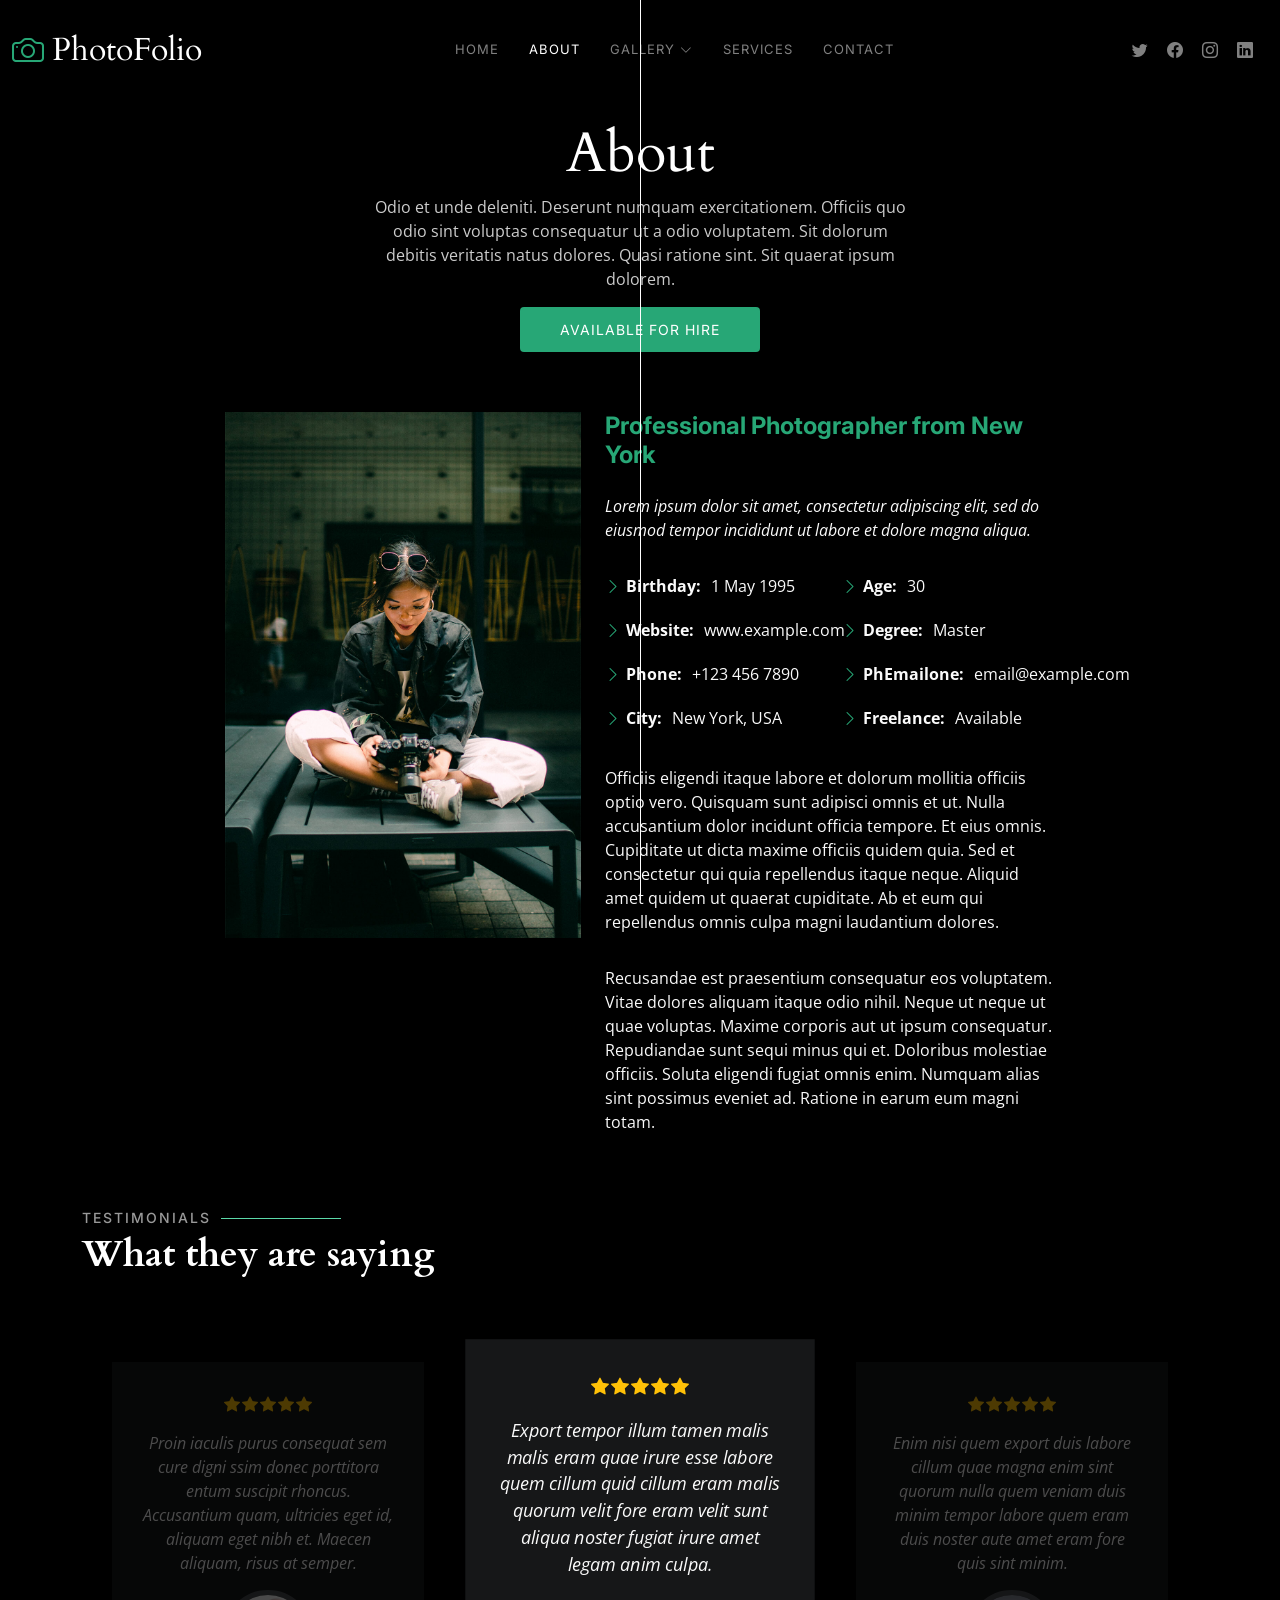
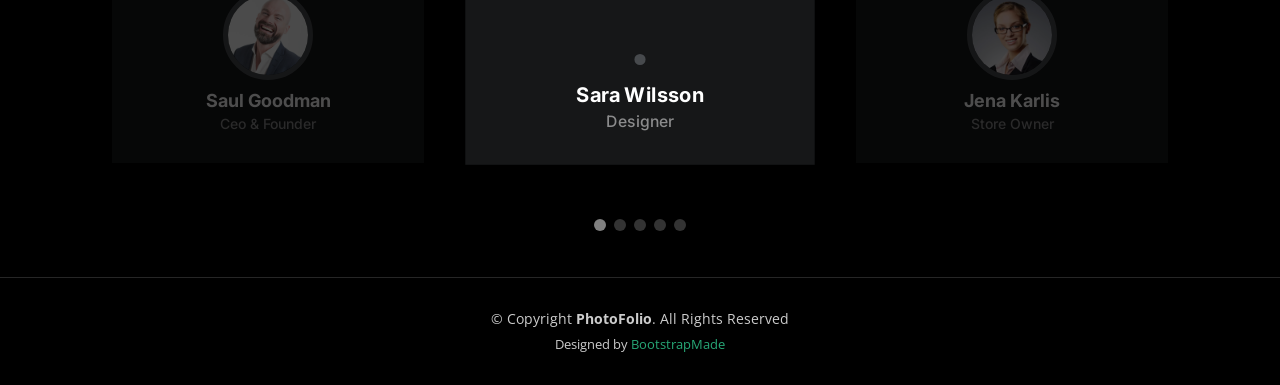
==== about.html @ 5a221181 "new" ====
<!DOCTYPE html>
<html lang="en">

<head>
  <meta charset="utf-8">
  <meta content="width=device-width, initial-scale=1.0" name="viewport">

  <title>PhotoFolio Bootstrap Template - About</title>
  <meta content="" name="description">
  <meta content="" name="keywords">

  <!-- Favicons -->
  <link href="assets/img/favicon.png" rel="icon">
  <link href="assets/img/apple-touch-icon.png" rel="apple-touch-icon">

  <!-- Google Fonts -->
  <link rel="preconnect" href="https://fonts.googleapis.com">
  <link rel="preconnect" href="https://fonts.gstatic.com" crossorigin>
  <link href="https://fonts.googleapis.com/css2?family=Open+Sans:ital,wght@0,300;0,400;0,500;0,600;0,700;1,300;1,400;1,600;1,700&family=Inter:ital,wght@0,300;0,400;0,500;0,600;0,700;1,300;1,400;1,500;1,600;1,700&family=Cardo:ital,wght@0,400;0,700;1,400&display=swap" rel="stylesheet">

  <!-- Vendor CSS Files -->
  <link href="assets/vendor/bootstrap/css/bootstrap.min.css" rel="stylesheet">
  <link href="assets/vendor/bootstrap-icons/bootstrap-icons.css" rel="stylesheet">
  <link href="assets/vendor/swiper/swiper-bundle.min.css" rel="stylesheet">
  <link href="assets/vendor/glightbox/css/glightbox.min.css" rel="stylesheet">
  <link href="assets/vendor/aos/aos.css" rel="stylesheet">

  <!-- Template Main CSS File -->
  <link href="assets/css/main.css" rel="stylesheet">

  <!-- =======================================================
  * Template Name: PhotoFolio
  * Updated: Mar 10 2023 with Bootstrap v5.2.3
  * Template URL: https://bootstrapmade.com/photofolio-bootstrap-photography-website-template/
  * Author: BootstrapMade.com
  * License: https://bootstrapmade.com/license/
  ======================================================== -->
</head>

<body>

  <!-- ======= Header ======= -->
  <header id="header" class="header d-flex align-items-center fixed-top">
    <div class="container-fluid d-flex align-items-center justify-content-between">

      <a href="index.html" class="logo d-flex align-items-center  me-auto me-lg-0">
        <!-- Uncomment the line below if you also wish to use an image logo -->
        <!-- <img src="assets/img/logo.png" alt=""> -->
        <i class="bi bi-camera"></i>
        <h1>PhotoFolio</h1>
      </a>

      <nav id="navbar" class="navbar">
        <ul>
          <li><a href="index.html">Home</a></li>
          <li><a href="about.html" class="active">About</a></li>
          <li class="dropdown"><a href="#"><span>Gallery</span> <i class="bi bi-chevron-down dropdown-indicator"></i></a>
            <ul>
              <li><a href="gallery.html">Nature</a></li>
              <li><a href="gallery.html">People</a></li>
              <li><a href="gallery.html">Architecture</a></li>
              <li><a href="gallery.html">Animals</a></li>
              <li><a href="gallery.html">Sports</a></li>
              <li><a href="gallery.html">Travel</a></li>
              <li class="dropdown"><a href="#"><span>Sub Menu</span> <i class="bi bi-chevron-down dropdown-indicator"></i></a>
                <ul>
                  <li><a href="#">Sub Menu 1</a></li>
                  <li><a href="#">Sub Menu 2</a></li>
                  <li><a href="#">Sub Menu 3</a></li>
                </ul>
              </li>
            </ul>
          </li>
          <li><a href="services.html">Services</a></li>
          <li><a href="contact.html">Contact</a></li>
        </ul>
      </nav><!-- .navbar -->

      <div class="header-social-links">
        <a href="#" class="twitter"><i class="bi bi-twitter"></i></a>
        <a href="#" class="facebook"><i class="bi bi-facebook"></i></a>
        <a href="#" class="instagram"><i class="bi bi-instagram"></i></a>
        <a href="#" class="linkedin"><i class="bi bi-linkedin"></i></i></a>
      </div>
      <i class="mobile-nav-toggle mobile-nav-show bi bi-list"></i>
      <i class="mobile-nav-toggle mobile-nav-hide d-none bi bi-x"></i>

    </div>
  </header><!-- End Header -->

  <main id="main" data-aos="fade" data-aos-delay="1500">

    <!-- ======= End Page Header ======= -->
    <div class="page-header d-flex align-items-center">
      <div class="container position-relative">
        <div class="row d-flex justify-content-center">
          <div class="col-lg-6 text-center">
            <h2>About</h2>
            <p>Odio et unde deleniti. Deserunt numquam exercitationem. Officiis quo odio sint voluptas consequatur ut a odio voluptatem. Sit dolorum debitis veritatis natus dolores. Quasi ratione sint. Sit quaerat ipsum dolorem.</p>

            <a class="cta-btn" href="contact.html">Available for hire</a>

          </div>
        </div>
      </div>
    </div><!-- End Page Header -->

    <!-- ======= About Section ======= -->
    <section id="about" class="about">
      <div class="container">

        <div class="row gy-4 justify-content-center">
          <div class="col-lg-4">
            <img src="assets/img/profile-img.jpg" class="img-fluid" alt="">
          </div>
          <div class="col-lg-5 content">
            <h2>Professional Photographer from New York</h2>
            <p class="fst-italic py-3">
              Lorem ipsum dolor sit amet, consectetur adipiscing elit, sed do eiusmod tempor incididunt ut labore et dolore
              magna aliqua.
            </p>
            <div class="row">
              <div class="col-lg-6">
                <ul>
                  <li><i class="bi bi-chevron-right"></i> <strong>Birthday:</strong> <span>1 May 1995</span></li>
                  <li><i class="bi bi-chevron-right"></i> <strong>Website:</strong> <span>www.example.com</span></li>
                  <li><i class="bi bi-chevron-right"></i> <strong>Phone:</strong> <span>+123 456 7890</span></li>
                  <li><i class="bi bi-chevron-right"></i> <strong>City:</strong> <span>New York, USA</span></li>
                </ul>
              </div>
              <div class="col-lg-6">
                <ul>
                  <li><i class="bi bi-chevron-right"></i> <strong>Age:</strong> <span>30</span></li>
                  <li><i class="bi bi-chevron-right"></i> <strong>Degree:</strong> <span>Master</span></li>
                  <li><i class="bi bi-chevron-right"></i> <strong>PhEmailone:</strong> <span>email@example.com</span></li>
                  <li><i class="bi bi-chevron-right"></i> <strong>Freelance:</strong> <span>Available</span></li>
                </ul>
              </div>
            </div>
            <p class="py-3">
              Officiis eligendi itaque labore et dolorum mollitia officiis optio vero. Quisquam sunt adipisci omnis et ut. Nulla accusantium dolor incidunt officia tempore. Et eius omnis.
              Cupiditate ut dicta maxime officiis quidem quia. Sed et consectetur qui quia repellendus itaque neque. Aliquid amet quidem ut quaerat cupiditate. Ab et eum qui repellendus omnis culpa magni laudantium dolores.
            </p>
            <p class="m-0">
              Recusandae est praesentium consequatur eos voluptatem. Vitae dolores aliquam itaque odio nihil. Neque ut neque ut quae voluptas. Maxime corporis aut ut ipsum consequatur. Repudiandae sunt sequi minus qui et. Doloribus molestiae officiis.
              Soluta eligendi fugiat omnis enim. Numquam alias sint possimus eveniet ad. Ratione in earum eum magni totam.
            </p>
          </div>
        </div>

      </div>
    </section><!-- End About Section -->

    <!-- ======= Testimonials Section ======= -->
    <section id="testimonials" class="testimonials">
      <div class="container">

        <div class="section-header">
          <h2>Testimonials</h2>
          <p>What they are saying</p>
        </div>

        <div class="slides-3 swiper">
          <div class="swiper-wrapper">

            <div class="swiper-slide">
              <div class="testimonial-item">
                <div class="stars">
                  <i class="bi bi-star-fill"></i><i class="bi bi-star-fill"></i><i class="bi bi-star-fill"></i><i class="bi bi-star-fill"></i><i class="bi bi-star-fill"></i>
                </div>
                <p>
                  Proin iaculis purus consequat sem cure digni ssim donec porttitora entum suscipit rhoncus. Accusantium quam, ultricies eget id, aliquam eget nibh et. Maecen aliquam, risus at semper.
                </p>
                <div class="profile mt-auto">
                  <img src="assets/img/testimonials/testimonials-1.jpg" class="testimonial-img" alt="">
                  <h3>Saul Goodman</h3>
                  <h4>Ceo &amp; Founder</h4>
                </div>
              </div>
            </div><!-- End testimonial item -->

            <div class="swiper-slide">
              <div class="testimonial-item">
                <div class="stars">
                  <i class="bi bi-star-fill"></i><i class="bi bi-star-fill"></i><i class="bi bi-star-fill"></i><i class="bi bi-star-fill"></i><i class="bi bi-star-fill"></i>
                </div>
                <p>
                  Export tempor illum tamen malis malis eram quae irure esse labore quem cillum quid cillum eram malis quorum velit fore eram velit sunt aliqua noster fugiat irure amet legam anim culpa.
                </p>
                <div class="profile mt-auto">
                  <img src="assets/img/testimonials/testimonials-2.jpg" class="testimonial-img" alt="">
                  <h3>Sara Wilsson</h3>
                  <h4>Designer</h4>
                </div>
              </div>
            </div><!-- End testimonial item -->

            <div class="swiper-slide">
              <div class="testimonial-item">
                <div class="stars">
                  <i class="bi bi-star-fill"></i><i class="bi bi-star-fill"></i><i class="bi bi-star-fill"></i><i class="bi bi-star-fill"></i><i class="bi bi-star-fill"></i>
                </div>
                <p>
                  Enim nisi quem export duis labore cillum quae magna enim sint quorum nulla quem veniam duis minim tempor labore quem eram duis noster aute amet eram fore quis sint minim.
                </p>
                <div class="profile mt-auto">
                  <img src="assets/img/testimonials/testimonials-3.jpg" class="testimonial-img" alt="">
                  <h3>Jena Karlis</h3>
                  <h4>Store Owner</h4>
                </div>
              </div>
            </div><!-- End testimonial item -->

            <div class="swiper-slide">
              <div class="testimonial-item">
                <div class="stars">
                  <i class="bi bi-star-fill"></i><i class="bi bi-star-fill"></i><i class="bi bi-star-fill"></i><i class="bi bi-star-fill"></i><i class="bi bi-star-fill"></i>
                </div>
                <p>
                  Fugiat enim eram quae cillum dolore dolor amet nulla culpa multos export minim fugiat minim velit minim dolor enim duis veniam ipsum anim magna sunt elit fore quem dolore labore illum veniam.
                </p>
                <div class="profile mt-auto">
                  <img src="assets/img/testimonials/testimonials-4.jpg" class="testimonial-img" alt="">
                  <h3>Matt Brandon</h3>
                  <h4>Freelancer</h4>
                </div>
              </div>
            </div><!-- End testimonial item -->

            <div class="swiper-slide">
              <div class="testimonial-item">
                <div class="stars">
                  <i class="bi bi-star-fill"></i><i class="bi bi-star-fill"></i><i class="bi bi-star-fill"></i><i class="bi bi-star-fill"></i><i class="bi bi-star-fill"></i>
                </div>
                <p>
                  Quis quorum aliqua sint quem legam fore sunt eram irure aliqua veniam tempor noster veniam enim culpa labore duis sunt culpa nulla illum cillum fugiat legam esse veniam culpa fore nisi cillum quid.
                </p>
                <div class="profile mt-auto">
                  <img src="assets/img/testimonials/testimonials-5.jpg" class="testimonial-img" alt="">
                  <h3>John Larson</h3>
                  <h4>Entrepreneur</h4>
                </div>
              </div>
            </div><!-- End testimonial item -->

          </div>
          <div class="swiper-pagination"></div>
        </div>

      </div>
    </section><!-- End Testimonials Section -->

  </main><!-- End #main -->

  <!-- ======= Footer ======= -->
  <footer id="footer" class="footer">
    <div class="container">
      <div class="copyright">
        &copy; Copyright <strong><span>PhotoFolio</span></strong>. All Rights Reserved
      </div>
      <div class="credits">
        <!-- All the links in the footer should remain intact. -->
        <!-- You can delete the links only if you purchased the pro version. -->
        <!-- Licensing information: https://bootstrapmade.com/license/ -->
        <!-- Purchase the pro version with working PHP/AJAX contact form: https://bootstrapmade.com/photofolio-bootstrap-photography-website-template/ -->
        Designed by <a href="https://bootstrapmade.com/">BootstrapMade</a>
      </div>
    </div>
  </footer><!-- End Footer -->

  <a href="#" class="scroll-top d-flex align-items-center justify-content-center"><i class="bi bi-arrow-up-short"></i></a>

  <div id="preloader">
    <div class="line"></div>
  </div>

  <!-- Vendor JS Files -->
  <script src="assets/vendor/bootstrap/js/bootstrap.bundle.min.js"></script>
  <script src="assets/vendor/swiper/swiper-bundle.min.js"></script>
  <script src="assets/vendor/glightbox/js/glightbox.min.js"></script>
  <script src="assets/vendor/aos/aos.js"></script>
  <script src="assets/vendor/php-email-form/validate.js"></script>

  <!-- Template Main JS File -->
  <script src="assets/js/main.js"></script>

</body>

</html>
---- assets/css/main.css ----
/**
* Template Name: PhotoFolio
* Updated: Mar 10 2023 with Bootstrap v5.2.3
* Template URL: https://bootstrapmade.com/photofolio-bootstrap-photography-website-template/
* Author: BootstrapMade.com
* License: https://bootstrapmade.com/license/
*/

/*--------------------------------------------------------------
# Set main reusable colors and fonts using CSS variables
# Learn more about CSS variables at https://developer.mozilla.org/en-US/docs/Web/CSS/Using_CSS_custom_properties
--------------------------------------------------------------*/
/* Fonts */
:root {
  --font-default: "Open Sans", system-ui, -apple-system, "Segoe UI", Roboto, "Helvetica Neue", Arial, "Noto Sans", "Liberation Sans", sans-serif, "Apple Color Emoji", "Segoe UI Emoji", "Segoe UI Symbol", "Noto Color Emoji";
  --font-primary: "Inter", sans-serif;
  --font-secondary: "Cardo", sans-serif;
}

/* Colors */
:root {
  --color-default: #fafafa;
  --color-primary: #27a776;
  --color-secondary: #161718;
}

/* Smooth scroll behavior */
:root {
  scroll-behavior: smooth;
}

/*--------------------------------------------------------------
# General
--------------------------------------------------------------*/
body {
  font-family: var(--font-default);
  color: var(--color-default);
  background-color: #000;
}

a {
  color: var(--color-primary);
  text-decoration: none;
}

a:hover {
  color: #32cf93;
  text-decoration: none;
}

h1,
h2,
h3,
h4,
h5,
h6 {
  font-family: var(--font-primary);
}

/*--------------------------------------------------------------
# Sections & Section Header
--------------------------------------------------------------*/
.section-header {
  padding-bottom: 40px;
}

.section-header h2 {
  font-size: 14px;
  font-weight: 500;
  padding: 0;
  line-height: 1px;
  margin: 0 0 5px 0;
  letter-spacing: 2px;
  text-transform: uppercase;
  color: rgba(255, 255, 255, 0.6);
  font-family: var(--font-primary);
}

.section-header h2::after {
  content: "";
  width: 120px;
  height: 1px;
  display: inline-block;
  background: #5bd9a9;
  margin: 4px 10px;
}

.section-header p {
  margin: 0;
  margin: 0;
  font-size: 36px;
  font-weight: 700;
  font-family: var(--font-secondary);
  color: #fff;
}

/*--------------------------------------------------------------
# Page Header
--------------------------------------------------------------*/
.page-header {
  padding: 120px 0 60px 0;
  min-height: 30vh;
  position: relative;
}

.page-header h2 {
  font-size: 56px;
  font-weight: 500;
  color: #fff;
  font-family: var(--font-secondary);
}

@media (max-width: 768px) {
  .page-header h2 {
    font-size: 36px;
  }
}

.page-header p {
  color: rgba(255, 255, 255, 0.8);
}

.page-header .cta-btn {
  font-family: var(--font-primary);
  font-weight: 400;
  font-size: 14px;
  display: inline-block;
  padding: 12px 40px;
  border-radius: 4px;
  letter-spacing: 1px;
  text-transform: uppercase;
  transition: 0.3s;
  color: #fff;
  background: var(--color-primary);
}

.page-header .cta-btn:hover {
  background: #2cbc85;
}

/*--------------------------------------------------------------
# Scroll top button
--------------------------------------------------------------*/
.scroll-top {
  position: fixed;
  visibility: hidden;
  opacity: 0;
  right: 15px;
  bottom: -15px;
  z-index: 99999;
  background: var(--color-primary);
  width: 44px;
  height: 44px;
  border-radius: 50px;
  transition: all 0.4s;
}

.scroll-top i {
  font-size: 24px;
  color: #fff;
  line-height: 0;
}

.scroll-top:hover {
  background: rgba(39, 167, 118, 0.8);
  color: #fff;
}

.scroll-top.active {
  visibility: visible;
  opacity: 1;
  bottom: 15px;
}

/*--------------------------------------------------------------
# Preloader
--------------------------------------------------------------*/
#preloader {
  display: flex;
  position: fixed;
  inset: 0;
  width: 100%;
  height: 100vh;
  z-index: 99999;
}

#preloader:before,
#preloader:after {
  content: "";
  background-color: var(--color-secondary);
  position: absolute;
  inset: 0;
  width: 50%;
  height: 100%;
  transition: all 0.3s ease 0s;
  z-index: -1;
}

#preloader:after {
  left: auto;
  right: 0;
}

#preloader .line {
  position: relative;
  overflow: hidden;
  margin: auto;
  width: 1px;
  height: 280px;
  transition: all 0.8s ease 0s;
}

#preloader .line:before {
  content: "";
  position: absolute;
  background-color: #fff;
  left: 0;
  top: 50%;
  width: 1px;
  height: 0%;
  transform: translateY(-50%);
  animation: lineincrease 1000ms ease-in-out 0s forwards;
}

#preloader .line:after {
  content: "";
  position: absolute;
  background-color: #999;
  left: 0;
  top: 0;
  width: 1px;
  height: 100%;
  transform: translateY(-100%);
  animation: linemove 1200ms linear 0s infinite;
  animation-delay: 2000ms;
}

#preloader.loaded .line {
  opacity: 0;
  height: 100% !important;
}

#preloader.loaded .line:after {
  opacity: 0;
}

#preloader.loaded:before,
#preloader.loaded:after {
  animation: preloaderfinish 300ms ease-in-out 500ms forwards;
}

@keyframes lineincrease {
  0% {
    height: 0%;
  }

  100% {
    height: 100%;
  }
}

@keyframes linemove {
  0% {
    transform: translateY(200%);
  }

  100% {
    transform: translateY(-100%);
  }
}

@keyframes preloaderfinish {
  0% {
    width: 5 0%;
  }

  100% {
    width: 0%;
  }
}

/*--------------------------------------------------------------
# Header
--------------------------------------------------------------*/
.header {
  transition: all 0.5s;
  z-index: 997;
  padding: 30px 0;
  background-color: #000;
}

.header .logo {
  transition: 0.3s;
}

.header .logo img {
  max-height: 40px;
  margin-right: 8px;
}

.header .logo h1 {
  font-size: 32px;
  margin: 0;
  font-weight: 400;
  color: #fff;
  font-family: var(--font-secondary);
}

.header .logo i {
  font-size: 32px;
  margin-right: 8px;
  line-height: 0;
}

@media (max-width: 575px) {
  .header .logo h1 {
    font-size: 26px;
  }

  .header .logo i {
    font-size: 24px;
  }
}

.header .header-social-links {
  padding-right: 15px;
}

.header .header-social-links a {
  color: rgba(255, 255, 255, 0.5);
  padding-left: 15px;
  display: inline-block;
  line-height: 0px;
  transition: 0.3s;
  font-size: 16px;
}

.header .header-social-links a:hover {
  color: #fff;
}

@media (max-width: 575px) {
  .header .header-social-links a {
    padding-left: 5px;
  }
}

/*--------------------------------------------------------------
# Desktop Navigation
--------------------------------------------------------------*/
@media (min-width: 1280px) {
  .navbar {
    padding: 0;
  }

  .navbar ul {
    margin: 0;
    padding: 0;
    display: flex;
    list-style: none;
    align-items: center;
  }

  .navbar li {
    position: relative;
  }

  .navbar a,
  .navbar a:focus {
    display: flex;
    align-items: center;
    justify-content: space-between;
    padding: 10px 0 10px 30px;
    font-family: var(--font-primary);
    text-transform: uppercase;
    letter-spacing: 1px;
    font-size: 13px;
    font-weight: 400;
    color: rgba(255, 255, 255, 0.5);
    white-space: nowrap;
    transition: 0.3s;
  }

  .navbar a i,
  .navbar a:focus i {
    font-size: 12px;
    line-height: 0;
    margin-left: 5px;
  }

  .navbar a:hover,
  .navbar .active,
  .navbar .active:focus,
  .navbar li:hover>a {
    color: #fff;
  }

  .navbar .dropdown ul {
    display: block;
    position: absolute;
    left: 14px;
    top: calc(100% + 30px);
    margin: 0;
    padding: 10px 0;
    z-index: 99;
    opacity: 0;
    visibility: hidden;
    background: var(--color-secondary);
    transition: 0.3s;
    border-radius: 4px;
  }

  .navbar .dropdown ul li {
    min-width: 200px;
  }

  .navbar .dropdown ul a {
    padding: 10px 20px;
    font-size: 15px;
    text-transform: none;
    font-weight: 400;
  }

  .navbar .dropdown ul a i {
    font-size: 12px;
  }

  .navbar .dropdown ul a:hover,
  .navbar .dropdown ul .active:hover,
  .navbar .dropdown ul li:hover>a {
    color: #fff;
  }

  .navbar .dropdown:hover>ul {
    opacity: 1;
    top: 100%;
    visibility: visible;
  }

  .navbar .dropdown .dropdown ul {
    top: 0;
    left: calc(100% - 30px);
    visibility: hidden;
  }

  .navbar .dropdown .dropdown:hover>ul {
    opacity: 1;
    top: 0;
    left: 100%;
    visibility: visible;
  }
}

@media (min-width: 1280px) and (max-width: 1366px) {
  .navbar .dropdown .dropdown ul {
    left: -90%;
  }

  .navbar .dropdown .dropdown:hover>ul {
    left: -100%;
  }
}

@media (min-width: 1280px) {

  .mobile-nav-show,
  .mobile-nav-hide {
    display: none;
  }
}

/*--------------------------------------------------------------
# Mobile Navigation
--------------------------------------------------------------*/
@media (max-width: 1279px) {
  .navbar {
    position: fixed;
    top: 0;
    right: -100%;
    width: 100%;
    max-width: 400px;
    bottom: 0;
    transition: 0.3s;
    z-index: 9997;
  }

  .navbar ul {
    position: absolute;
    inset: 0;
    padding: 50px 0 10px 0;
    margin: 0;
    background: rgba(0, 0, 0, 0.9);
    overflow-y: auto;
    transition: 0.3s;
    z-index: 9998;
  }

  .navbar a,
  .navbar a:focus {
    display: flex;
    align-items: center;
    justify-content: space-between;
    padding: 10px 20px;
    font-family: var(--font-primary);
    font-size: 13px;
    text-transform: uppercase;
    font-weight: 400;
    color: rgba(255, 255, 255, 0.5);
    letter-spacing: 1px;
    white-space: nowrap;
    transition: 0.3s;
  }

  .navbar a i,
  .navbar a:focus i {
    font-size: 12px;
    line-height: 0;
    margin-left: 5px;
  }

  .navbar a:hover,
  .navbar .active,
  .navbar .active:focus,
  .navbar li:hover>a {
    color: #fff;
  }

  .navbar .dropdown ul,
  .navbar .dropdown .dropdown ul {
    position: static;
    display: none;
    padding: 10px 0;
    margin: 10px 20px;
    transition: all 0.5s ease-in-out;
    border: 1px solid black;
  }

  .navbar .dropdown>.dropdown-active,
  .navbar .dropdown .dropdown>.dropdown-active {
    display: block;
  }

  .mobile-nav-show {
    color: #fff;
    font-size: 28px;
    cursor: pointer;
    line-height: 0;
    transition: 0.5s;
    z-index: 9999;
    margin: 0 10px 0 10px;
  }

  .mobile-nav-hide {
    color: #fff;
    font-size: 32px;
    cursor: pointer;
    line-height: 0;
    transition: 0.5s;
    position: fixed;
    right: 20px;
    top: 20px;
    z-index: 9999;
  }

  .mobile-nav-active {
    overflow: hidden;
  }

  .mobile-nav-active .navbar {
    right: 0;
  }

  .mobile-nav-active .navbar:before {
    content: "";
    position: fixed;
    inset: 0;
    background: rgba(22, 23, 24, 0.8);
    z-index: 9996;
  }
}

/*--------------------------------------------------------------
# About Section
--------------------------------------------------------------*/
.about .content h2 {
  font-weight: 700;
  font-size: 24px;
  color: var(--color-primary);
}

.about .content ul {
  list-style: none;
  padding: 0;
}

.about .content ul li {
  margin-bottom: 20px;
  display: flex;
  align-items: center;
}

.about .content ul strong {
  margin-right: 10px;
}

.about .content ul i {
  font-size: 16px;
  margin-right: 5px;
  color: var(--color-primary);
  line-height: 0;
}

/*--------------------------------------------------------------
# Testimonials Section
--------------------------------------------------------------*/
.testimonials {
  margin-top: 80px;
}

.testimonials .testimonial-item {
  box-sizing: content-box;
  padding: 30px;
  margin: 40px 30px;
  background: var(--color-secondary);
  min-height: 320px;
  display: flex;
  flex-direction: column;
  text-align: center;
  transition: 0.3s;
}

.testimonials .testimonial-item .stars {
  margin-bottom: 15px;
}

.testimonials .testimonial-item .stars i {
  color: #ffc107;
  margin: 0 1px;
}

.testimonials .testimonial-item .testimonial-img {
  width: 90px;
  border-radius: 50%;
  border: 5px solid #474a4d;
  margin: 0 auto;
}

.testimonials .testimonial-item h3 {
  font-size: 18px;
  font-weight: bold;
  margin: 10px 0 5px 0;
  color: #fff;
}

.testimonials .testimonial-item h4 {
  font-size: 14px;
  color: rgba(255, 255, 255, 0.5);
  margin: 0;
}

.testimonials .testimonial-item p {
  font-style: italic;
  margin: 0 auto 15px auto;
}

.testimonials .swiper-pagination {
  margin-top: 20px;
  position: relative;
}

.testimonials .swiper-pagination .swiper-pagination-bullet {
  width: 12px;
  height: 12px;
  background-color: rgba(255, 255, 255, 0.2);
  opacity: 1;
}

.testimonials .swiper-pagination .swiper-pagination-bullet-active {
  background-color: rgba(255, 255, 255, 0.5);
}

.testimonials .swiper-slide {
  opacity: 0.3;
}

@media (max-width: 1199px) {
  .testimonials .swiper-slide-active {
    opacity: 1;
  }

  .testimonials .swiper-pagination {
    margin-top: 0;
  }

  .testimonials .testimonial-item {
    margin: 40px 20px;
  }
}

@media (min-width: 1200px) {
  .testimonials .swiper-slide-next {
    opacity: 1;
    transform: scale(1.12);
  }
}

/*--------------------------------------------------------------
# Pricing Section
--------------------------------------------------------------*/
.gallery {
  margin-top: 40px;
}

.gallery .gallery-item {
  position: relative;
  overflow: hidden;
  border-radius: 10px;
}

.gallery .gallery-item img {
  transition: 0.3s;
}

.gallery .gallery-links {
  position: absolute;
  inset: 0;
  opacity: 0;
  transition: all ease-in-out 0.3s;
  background: rgba(0, 0, 0, 0.6);
  z-index: 3;
}

.gallery .gallery-links .preview-link,
.gallery .gallery-links .details-link {
  font-size: 20px;
  color: rgba(255, 255, 255, 0.5);
  transition: 0.3s;
  line-height: 1.2;
  margin: 30px 8px 0 8px;
}

.gallery .gallery-links .preview-link:hover,
.gallery .gallery-links .details-link:hover {
  color: #fff;
}

.gallery .gallery-links .details-link {
  font-size: 30px;
  line-height: 0;
}

.gallery .gallery-item:hover .gallery-links {
  opacity: 1;
}

.gallery .gallery-item:hover .preview-link,
.gallery .gallery-item:hover .details-link {
  margin-top: 0;
}

.gallery .gallery-item:hover img {
  transform: scale(1.1);
}

.glightbox-clean .gslide-description {
  background: #222425;
}

.glightbox-clean .gslide-title {
  color: rgba(255, 255, 255, 0.8);
  margin: 0;
}

/*--------------------------------------------------------------
# Gallery Single Section
--------------------------------------------------------------*/
.gallery-single .portfolio-details-slider img {
  width: 100%;
}

.gallery-single .portfolio-details-slider .swiper-pagination .swiper-pagination-bullet {
  width: 12px;
  height: 12px;
  background-color: rgba(255, 255, 255, 0.7);
  opacity: 1;
}

.gallery-single .portfolio-details-slider .swiper-pagination .swiper-pagination-bullet-active {
  background-color: var(--color-primary);
}

.gallery-single .swiper-button-prev,
.gallery-single .swiper-button-next {
  width: 48px;
  height: 48px;
}

.gallery-single .swiper-button-prev:after,
.gallery-single .swiper-button-next:after {
  color: rgba(255, 255, 255, 0.8);
  background-color: rgba(0, 0, 0, 0.2);
  font-size: 24px;
  border-radius: 50%;
  width: 48px;
  height: 48px;
  display: flex;
  align-items: center;
  justify-content: center;
  transition: 0.3s;
}

.gallery-single .swiper-button-prev:hover:after,
.gallery-single .swiper-button-next:hover:after {
  background-color: rgba(0, 0, 0, 0.6);
}

@media (max-width: 575px) {

  .gallery-single .swiper-button-prev,
  .gallery-single .swiper-button-next {
    display: none;
  }
}

.gallery-single .portfolio-info h3 {
  font-size: 22px;
  font-weight: 700;
  margin-bottom: 20px;
  padding-bottom: 20px;
  position: relative;
  font-family: var(--font-secondary);
}

.gallery-single .portfolio-info h3:after {
  content: "";
  position: absolute;
  display: block;
  width: 50px;
  height: 3px;
  background: var(--color-primary);
  left: 0;
  bottom: 0;
}

.gallery-single .portfolio-info ul {
  list-style: none;
  padding: 0;
  font-size: 15px;
}

.gallery-single .portfolio-info ul li {
  display: flex;
  flex-direction: column;
  padding-bottom: 15px;
}

.gallery-single .portfolio-info ul strong {
  text-transform: uppercase;
  font-weight: 400;
  color: #6b7075;
  font-size: 14px;
}

.gallery-single .portfolio-info .btn-visit {
  padding: 8px 40px;
  background: var(--color-primary);
  color: #fff;
  border-radius: 50px;
  transition: 0.3s;
}

.gallery-single .portfolio-info .btn-visit:hover {
  background: #2cbc85;
}

.gallery-single .portfolio-description h2 {
  font-size: 26px;
  font-weight: 700;
  margin-bottom: 20px;
  color: #fff;
  font-family: var(--font-secondary);
}

.gallery-single .portfolio-description p {
  padding: 0;
}

.gallery-single .portfolio-description .testimonial-item {
  padding: 30px 30px 0 30px;
  position: relative;
  background: var(--color-secondary);
  height: 100%;
  margin-bottom: 50px;
}

.gallery-single .portfolio-description .testimonial-item .testimonial-img {
  width: 90px;
  border-radius: 50px;
  border: 6px solid #2e3133;
  float: left;
  margin: 0 10px 0 0;
}

.gallery-single .portfolio-description .testimonial-item h3 {
  font-size: 18px;
  font-weight: bold;
  margin: 15px 0 5px 0;
  padding-top: 20px;
}

.gallery-single .portfolio-description .testimonial-item h4 {
  font-size: 14px;
  color: rgba(255, 255, 255, 0.6);
  margin: 0;
}

.gallery-single .portfolio-description .testimonial-item .quote-icon-left,
.gallery-single .portfolio-description .testimonial-item .quote-icon-right {
  color: #5bd9a9;
  font-size: 26px;
  line-height: 0;
}

.gallery-single .portfolio-description .testimonial-item .quote-icon-left {
  display: inline-block;
  left: -5px;
  position: relative;
}

.gallery-single .portfolio-description .testimonial-item .quote-icon-right {
  display: inline-block;
  right: -5px;
  position: relative;
  top: 10px;
  transform: scale(-1, -1);
}

.gallery-single .portfolio-description .testimonial-item p {
  font-style: italic;
  margin: 0 0 15px 0 0 0;
  padding: 0;
}

/*--------------------------------------------------------------
# Services Section
--------------------------------------------------------------*/
.services .service-item {
  padding: 50px 30px;
  transition: all ease-in-out 0.4s;
  background: var(--color-secondary);
  height: 100%;
  overflow: hidden;
  z-index: 1;
}

.services .service-item:before {
  content: "";
  position: absolute;
  background: #1d1f20;
  top: -200px;
  transition: all 0.3s;
  z-index: -1;
}

.services .service-item i {
  background: var(--color-primary);
  color: #fff;
  font-size: 24px;
  transition: 0.3s;
  display: flex;
  align-items: center;
  justify-content: center;
  width: 56px;
  height: 56px;
  border-radius: 50%;
}

.services .service-item h4 {
  font-weight: 600;
  margin: 15px 0 0 0;
  transition: 0.3s;
  font-size: 20px;
}

.services .service-item h4 a {
  color: #fff;
}

.services .service-item p {
  line-height: 24px;
  font-size: 14px;
  margin: 15px 0 0 0;
}

.services .service-item:hover:before {
  background: var(--color-primary);
  right: 0;
  top: 0;
  width: 100%;
  height: 100%;
  border-radius: 0px;
}

.services .service-item:hover h4 a,
.services .service-item:hover p {
  color: #fff;
}

.services .service-item:hover i {
  background: #fff;
  color: var(--color-primary);
}

/*--------------------------------------------------------------
# Pricing Section
--------------------------------------------------------------*/
.pricing {
  margin-top: 80px;
}

.pricing .pricing-item {
  border-bottom: 1px dashed #474a4d;
  width: 100%;
  height: 100%;
  padding: 0 0 15px 0;
}

.pricing .pricing-item h3 {
  margin: 0;
  font-size: 18px;
  font-weight: 500;
  color: rgba(255, 255, 255, 0.6);
}

.pricing .pricing-item h4 {
  margin: 0;
  font-size: 16px;
}

/*--------------------------------------------------------------
# Contact Section
--------------------------------------------------------------*/
.contact .info-item+.info-item {
  margin-top: 40px;
}

.contact .info-item i {
  font-size: 20px;
  color: var(--color-primary);
  float: left;
  width: 44px;
  height: 44px;
  background: #222425;
  display: flex;
  justify-content: center;
  align-items: center;
  border-radius: 50px;
  transition: all 0.3s ease-in-out;
  margin-right: 15px;
}

.contact .info-item h4 {
  padding: 0;
  font-size: 20px;
  font-weight: 600;
  margin-bottom: 5px;
  color: rgba(255, 255, 255, 0.5);
}

.contact .info-item p {
  padding: 0;
  margin-bottom: 0;
  font-size: 14px;
  color: #fff;
}

.contact .info-item:hover i {
  background: var(--color-primary);
  color: #fff;
}

.contact .php-email-form {
  width: 100%;
}

.contact .php-email-form .form-group {
  padding-bottom: 8px;
}

.contact .php-email-form .error-message {
  display: none;
  color: #fff;
  background: #df1529;
  text-align: left;
  padding: 15px;
  font-weight: 600;
}

.contact .php-email-form .error-message br+br {
  margin-top: 25px;
}

.contact .php-email-form .sent-message {
  display: none;
  color: #fff;
  background: var(--color-primary);
  text-align: center;
  padding: 15px;
  font-weight: 600;
}

.contact .php-email-form .loading {
  display: none;
  background: var(--color-secondary);
  text-align: center;
  padding: 15px;
  color: rgba(255, 255, 255, 0.6);
}

.contact .php-email-form .loading:before {
  content: "";
  display: inline-block;
  border-radius: 50%;
  width: 24px;
  height: 24px;
  margin: 0 10px -6px 0;
  border: 3px solid var(--color-primary);
  border-top-color: var(--color-secondary);
  animation: animate-loading 1s linear infinite;
}

.contact .php-email-form input,
.contact .php-email-form textarea {
  border-radius: 4px;
  box-shadow: none;
  font-size: 14px;
  background-color: var(--color-secondary);
  border: 1px solid #2e3133;
  color: #fff;
}

.contact .php-email-form input {
  height: 44px;
}

.contact .php-email-form textarea {
  padding: 10px 12px;
}

.contact .php-email-form button[type=submit] {
  background: var(--color-primary);
  border: 0;
  padding: 10px 35px;
  color: #fff;
  transition: 0.4s;
  border-radius: 4px;
}

.contact .php-email-form button[type=submit]:hover {
  background: rgba(39, 167, 118, 0.8);
}

@keyframes animate-loading {
  0% {
    transform: rotate(0deg);
  }

  100% {
    transform: rotate(360deg);
  }
}

/*--------------------------------------------------------------
# Hero Section
--------------------------------------------------------------*/
.hero {
  width: 100%;
  min-height: 30vh;
  background: #000;
  background-size: cover;
  position: relative;
  padding: 140px 0 60px 0;
}

.hero h2 {
  margin: 0 0 10px 0;
  font-size: 38px;
  font-weight: 700;
  color: #fff;
  font-family: var(--font-secondary);
}

.hero h2 span {
  position: relative;
  z-index: 1;
  padding: 0 5px;
  display: inline-block;
}

.hero h2 span:before {
  content: "";
  position: absolute;
  height: 50%;
  bottom: 0;
  left: 0;
  right: 0;
  background: var(--color-primary);
  z-index: -1;
}

.hero p {
  color: rgba(255, 255, 255, 0.6);
  margin-bottom: 30px;
  font-size: 18px;
}

.hero .btn-get-started {
  font-family: var(--font-primary);
  font-weight: 400;
  font-size: 14px;
  display: inline-block;
  padding: 12px 40px;
  border-radius: 4px;
  letter-spacing: 1px;
  text-transform: uppercase;
  transition: 0.3s;
  color: #fff;
  background: var(--color-primary);
}

.hero .btn-get-started:hover {
  background: #2cbc85;
}

@media (max-width: 768px) {
  .hero h2 {
    font-size: 32px;
  }
}

/*--------------------------------------------------------------
# Footer
--------------------------------------------------------------*/
.footer {
  margin-top: 30px;
  padding: 30px 0;
  font-size: 14px;
  border-top: 1px solid rgba(255, 255, 255, 0.15);
}

.footer .copyright {
  text-align: center;
  color: rgba(255, 255, 255, 0.8);
}

.footer .credits {
  padding-top: 6px;
  text-align: center;
  font-size: 13px;
  color: rgba(255, 255, 255, 0.8);
}

.footer .credits a {
  color: var(--color-primary);
}
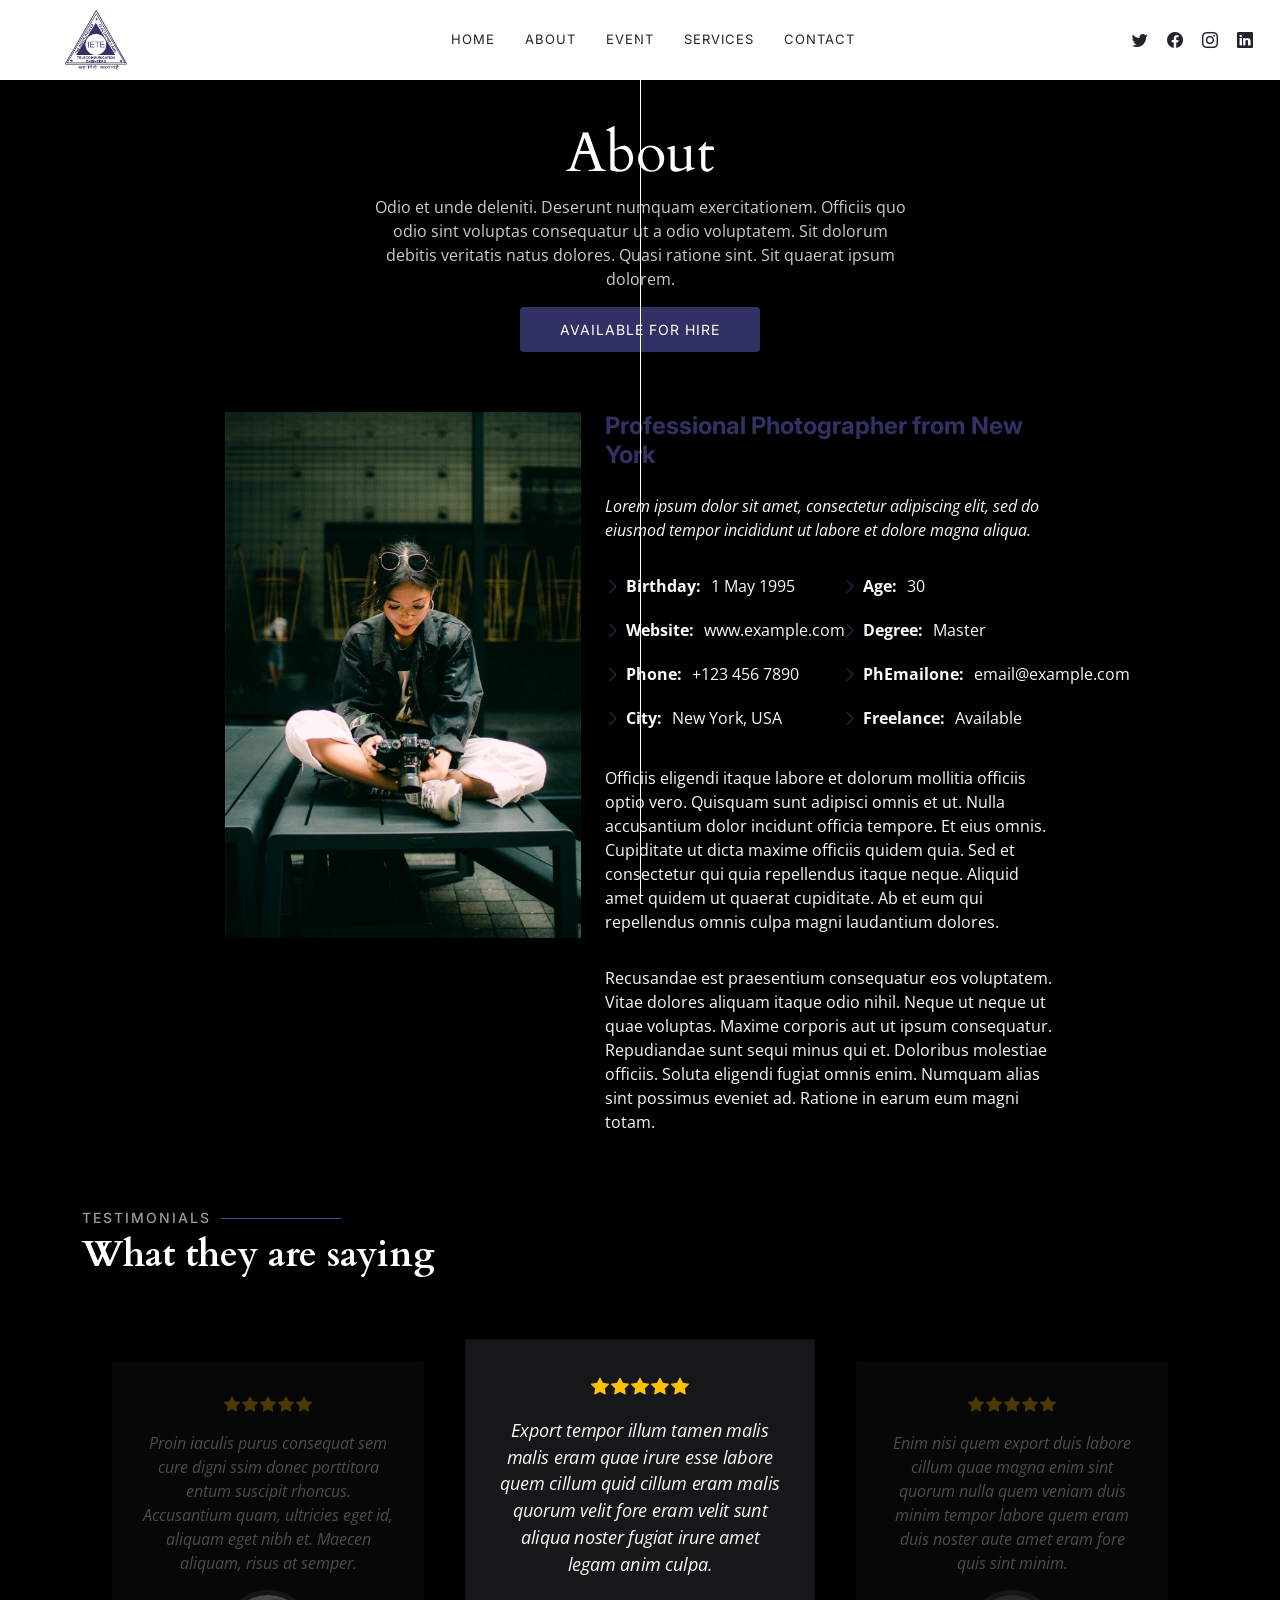
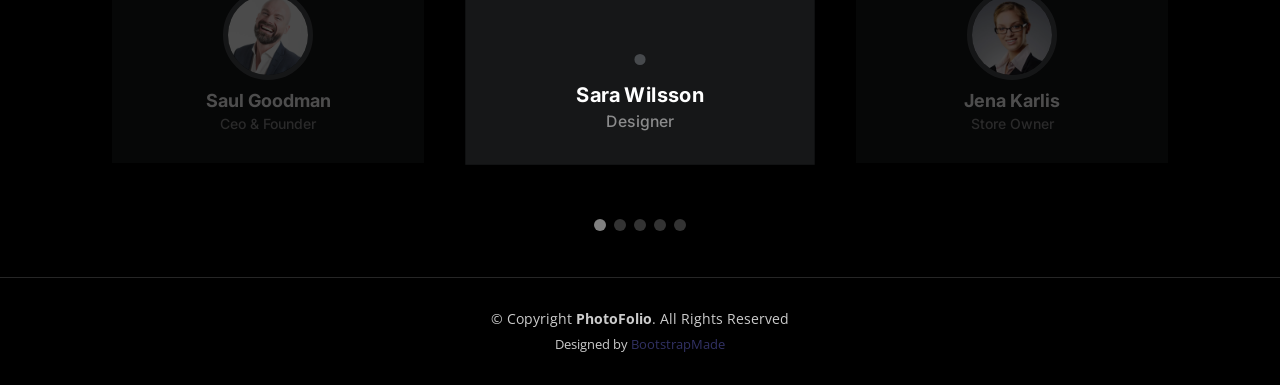
==== commit 933cdc35: "dfv" ====
--- a/about.html
+++ b/about.html
@@ -5,12 +5,12 @@
   <meta charset="utf-8">
   <meta content="width=device-width, initial-scale=1.0" name="viewport">
 
-  <title>PhotoFolio Bootstrap Template - About</title>
+  <title>IETE</title>
   <meta content="" name="description">
   <meta content="" name="keywords">
 
   <!-- Favicons -->
-  <link href="assets/img/favicon.png" rel="icon">
+  <link href="./assets/img/iete-logo.jpeg" rel="icon">
   <link href="assets/img/apple-touch-icon.png" rel="apple-touch-icon">
 
   <!-- Google Fonts -->
@@ -40,47 +40,36 @@
 <body>
 
   <!-- ======= Header ======= -->
-  <header id="header" class="header d-flex align-items-center fixed-top">
+  <header id="header" class="header d-flex align-items-center fixed-top bg-white  " style="padding: 0 ; height: 5rem;">
     <div class="container-fluid d-flex align-items-center justify-content-between">
 
-      <a href="index.html" class="logo d-flex align-items-center  me-auto me-lg-0">
+      <a href="index.html" class="logo d-flex align-items-center  me-auto me-lg-0  height: 20rem;">
         <!-- Uncomment the line below if you also wish to use an image logo -->
         <!-- <img src="assets/img/logo.png" alt=""> -->
-        <i class="bi bi-camera"></i>
-        <h1>PhotoFolio</h1>
+     
+   
+       <img src="./assets/img/logo.png " style="margin-left: 2rem;max-height: 60px;" alt="logo">
       </a>
 
-      <nav id="navbar" class="navbar">
+      <nav id="navbar" class="navbar   ">
         <ul>
-          <li><a href="index.html">Home</a></li>
-          <li><a href="about.html" class="active">About</a></li>
-          <li class="dropdown"><a href="#"><span>Gallery</span> <i class="bi bi-chevron-down dropdown-indicator"></i></a>
-            <ul>
-              <li><a href="gallery.html">Nature</a></li>
-              <li><a href="gallery.html">People</a></li>
-              <li><a href="gallery.html">Architecture</a></li>
-              <li><a href="gallery.html">Animals</a></li>
-              <li><a href="gallery.html">Sports</a></li>
-              <li><a href="gallery.html">Travel</a></li>
-              <li class="dropdown"><a href="#"><span>Sub Menu</span> <i class="bi bi-chevron-down dropdown-indicator"></i></a>
-                <ul>
-                  <li><a href="#">Sub Menu 1</a></li>
-                  <li><a href="#">Sub Menu 2</a></li>
-                  <li><a href="#">Sub Menu 3</a></li>
-                </ul>
-              </li>
-            </ul>
-          </li>
-          <li><a href="services.html">Services</a></li>
-          <li><a href="contact.html">Contact</a></li>
+          <li><a href="index.html" class="active text-dark">Home</a></li>
+          <li><a href="about.html" class="text-dark">About</a></li>
+          <li><a href="about.html" class="text-dark">Event</a></li>
+          
+        
+           
+          
+          <li><a href="services.html" class="text-dark">Services</a></li>
+          <li><a href="contact.html" class="text-dark">Contact</a></li>
         </ul>
       </nav><!-- .navbar -->
 
       <div class="header-social-links">
-        <a href="#" class="twitter"><i class="bi bi-twitter"></i></a>
-        <a href="#" class="facebook"><i class="bi bi-facebook"></i></a>
-        <a href="#" class="instagram"><i class="bi bi-instagram"></i></a>
-        <a href="#" class="linkedin"><i class="bi bi-linkedin"></i></i></a>
+        <a href="#" class="twitter text-dark "><i class="bi bi-twitter"></i></a>
+        <a href="#" class="facebook text-dark"><i class="bi bi-facebook"></i></a>
+        <a href="#" class="instagram text-dark"><i class="bi bi-instagram"></i></a>
+        <a href="#" class="linkedin text-dark"><i class="bi bi-linkedin"></i></i></a>
       </div>
       <i class="mobile-nav-toggle mobile-nav-show bi bi-list"></i>
       <i class="mobile-nav-toggle mobile-nav-hide d-none bi bi-x"></i>
--- a/assets/css/main.css
+++ b/assets/css/main.css
@@ -20,7 +20,7 @@
 /* Colors */
 :root {
   --color-default: #fafafa;
-  --color-primary: #27a776;
+  --color-primary: #313163;
   --color-secondary: #161718;
 }
 
@@ -44,7 +44,7 @@
 }
 
 a:hover {
-  color: #32cf93;
+  color: #6060c4;
   text-decoration: none;
 }
 
@@ -81,7 +81,7 @@
   width: 120px;
   height: 1px;
   display: inline-block;
-  background: #5bd9a9;
+  background: #4d4dab;
   margin: 4px 10px;
 }
 
@@ -162,7 +162,7 @@
 }
 
 .scroll-top:hover {
-  background: rgba(39, 167, 118, 0.8);
+  background: #4d4dab;
   color: #fff;
 }
 
@@ -1147,6 +1147,7 @@
   padding: 10px 12px;
 }
 
+
 .contact .php-email-form button[type=submit] {
   background: var(--color-primary);
   border: 0;
@@ -1174,12 +1175,25 @@
 # Hero Section
 --------------------------------------------------------------*/
 .hero {
+ 
   width: 100%;
-  min-height: 30vh;
+  min-height: 100vh;
   background: #000;
   background-size: cover;
   position: relative;
   padding: 140px 0 60px 0;
+  background: url('../img/bgImg.jpeg');
+ 
+ background-size: cover;
+ background-repeat: no-repeat;
+ background-position: center top;
+
+ 
+}
+.hero::after{
+  height: 100%;
+  width: 100%;
+    background: #000;
 }
 
 .hero h2 {
@@ -1229,7 +1243,7 @@
 }
 
 .hero .btn-get-started:hover {
-  background: #2cbc85;
+  background: #4d4dab;
 }
 
 @media (max-width: 768px) {
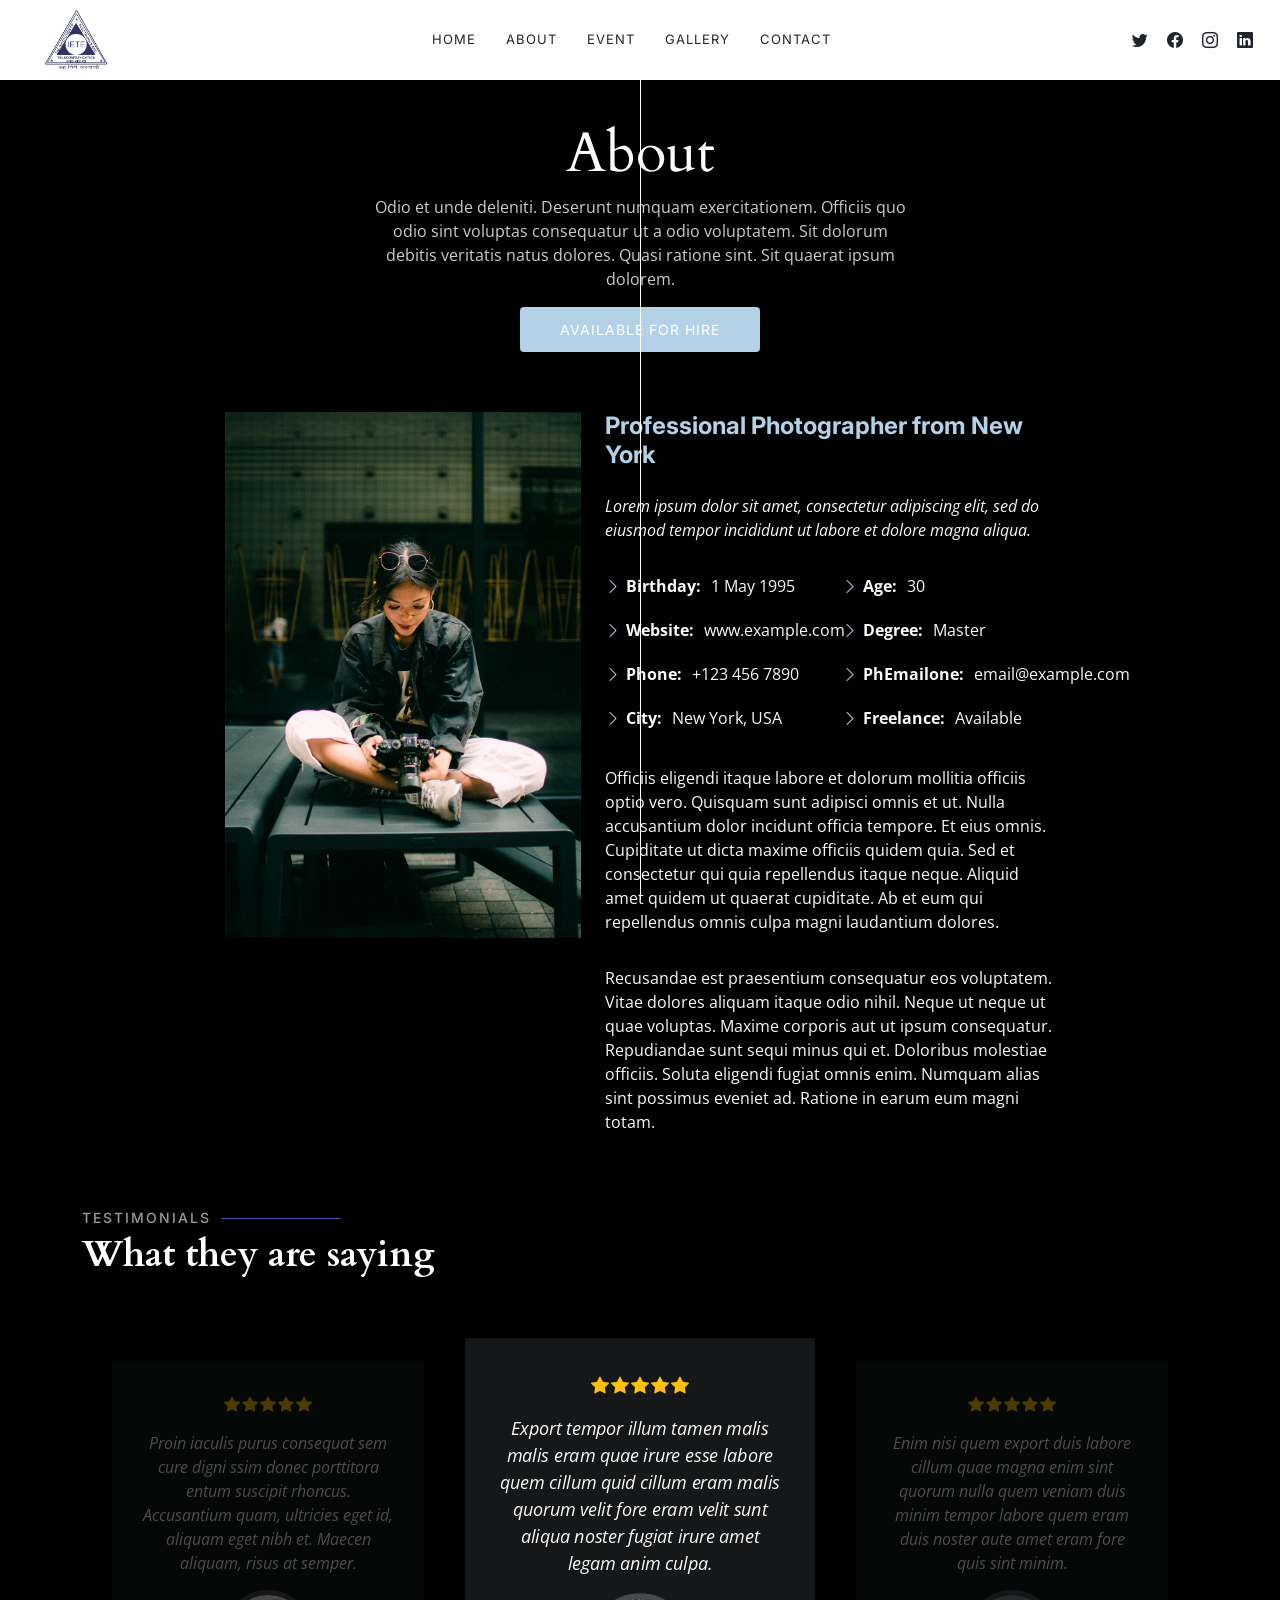
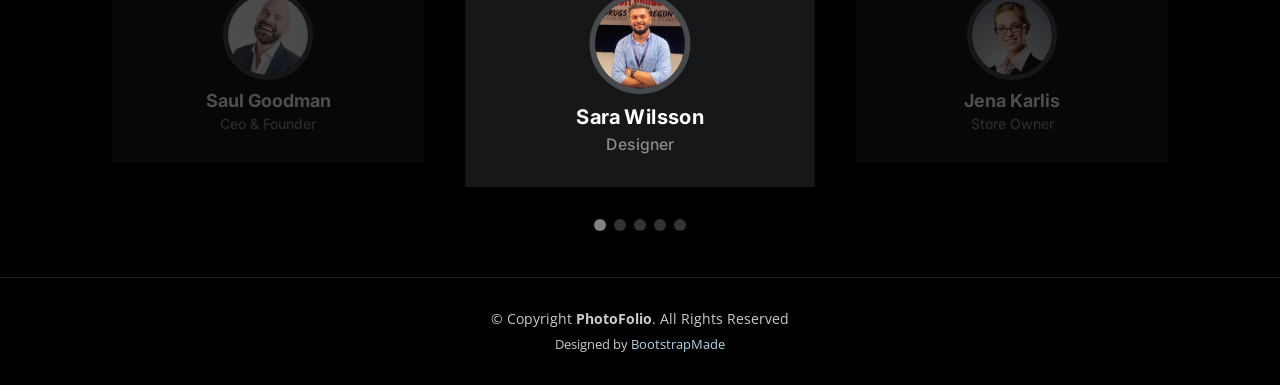
==== commit 5f7d2106: "galery pages , single gallery page and event page" ====
--- a/about.html
+++ b/about.html
@@ -53,14 +53,10 @@
 
       <nav id="navbar" class="navbar   ">
         <ul>
-          <li><a href="index.html" class="active text-dark">Home</a></li>
+          <li><a href="index.html" class="text-dark">Home</a></li>
           <li><a href="about.html" class="text-dark">About</a></li>
-          <li><a href="about.html" class="text-dark">Event</a></li>
-          
-        
-           
-          
-          <li><a href="services.html" class="text-dark">Services</a></li>
+          <li><a href="event.html" class="text-dark">Event</a></li>
+          <li><a href="gallery.html" class="text-dark">Gallery</a></li>
           <li><a href="contact.html" class="text-dark">Contact</a></li>
         </ul>
       </nav><!-- .navbar -->
--- a/assets/css/main.css
+++ b/assets/css/main.css
@@ -20,7 +20,7 @@
 /* Colors */
 :root {
   --color-default: #fafafa;
-  --color-primary: #313163;
+  --color-primary: #B4D2E7;
   --color-secondary: #161718;
 }
 
@@ -1200,7 +1200,7 @@
   margin: 0 0 10px 0;
   font-size: 38px;
   font-weight: 700;
-  color: #fff;
+  color: #F8F8F8;
   font-family: var(--font-secondary);
 }
 
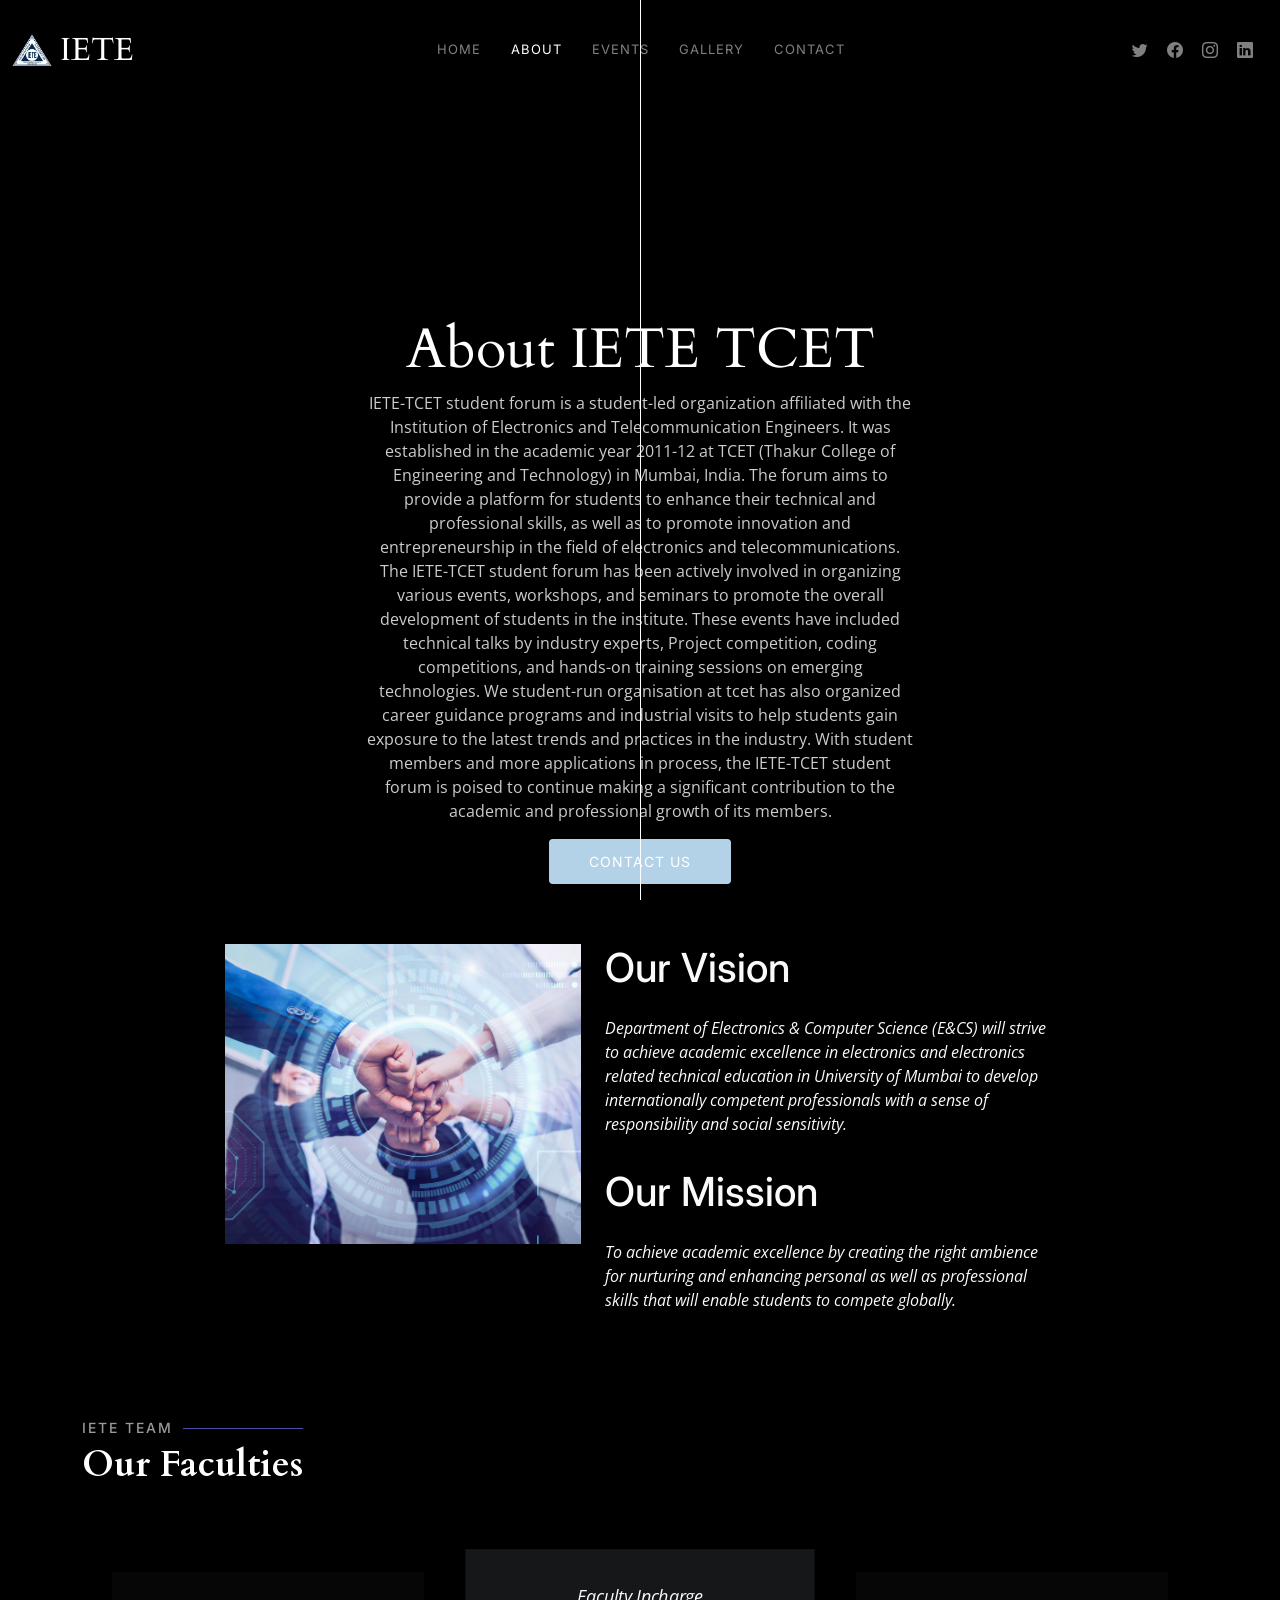
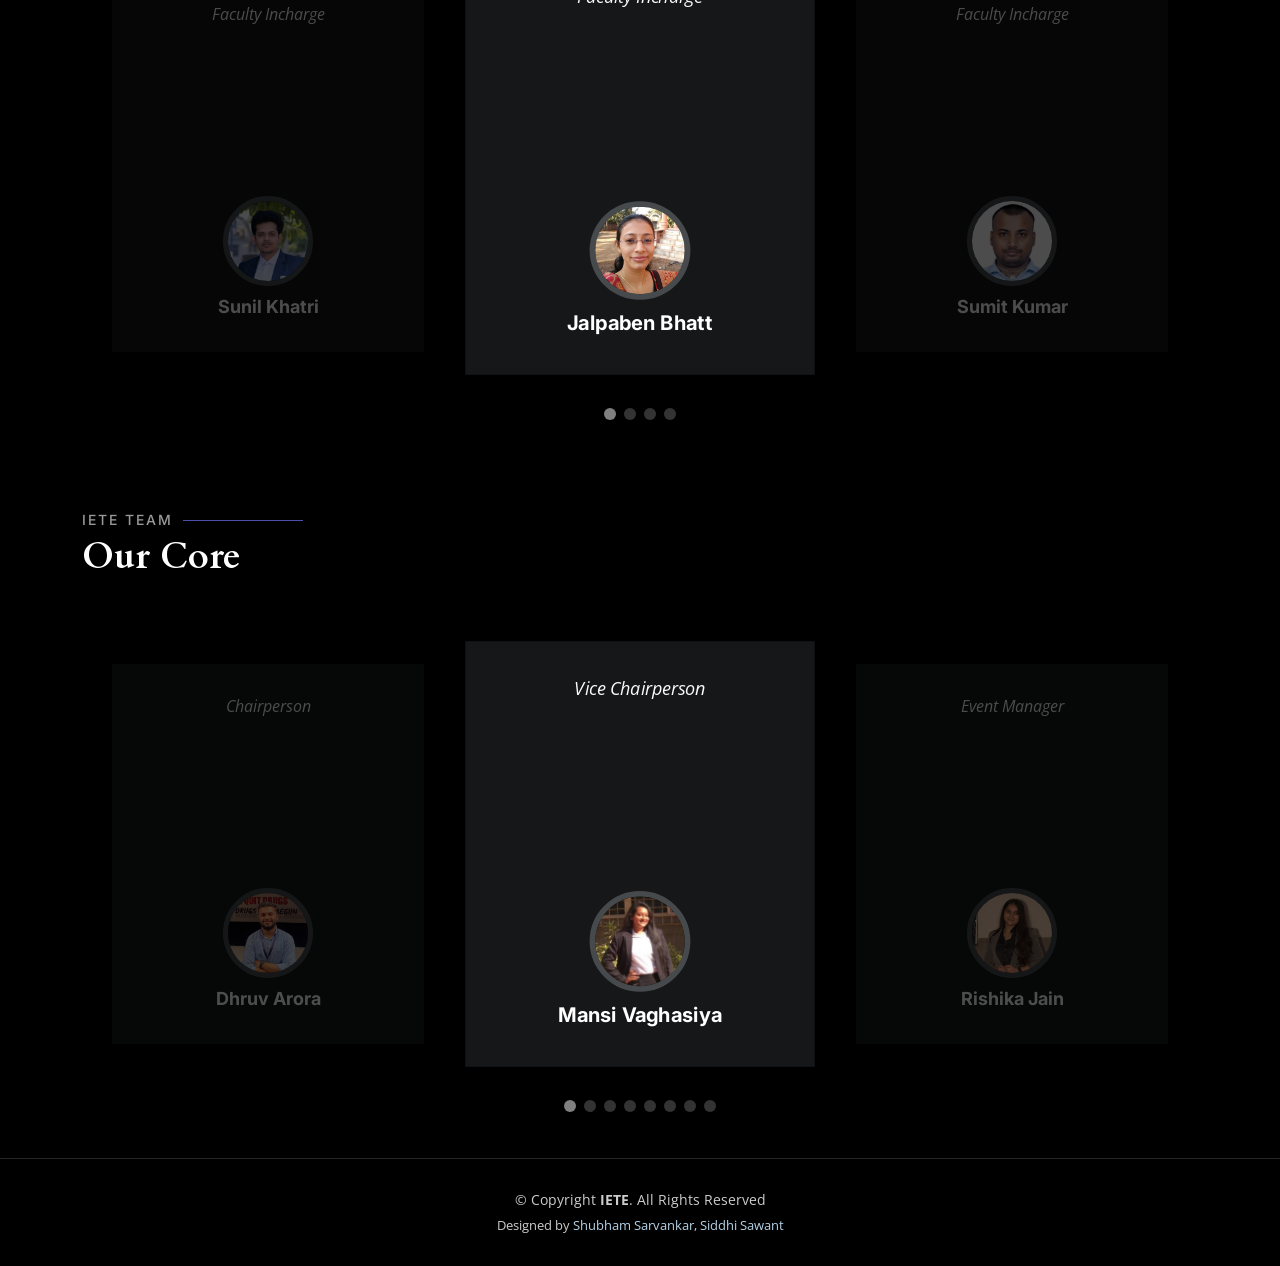
==== commit aad14d1c: "final code" ====
--- a/about.html
+++ b/about.html
@@ -5,13 +5,13 @@
   <meta charset="utf-8">
   <meta content="width=device-width, initial-scale=1.0" name="viewport">
 
-  <title>IETE</title>
+  <title>IETE TCET - About</title>
   <meta content="" name="description">
   <meta content="" name="keywords">
 
   <!-- Favicons -->
-  <link href="./assets/img/iete-logo.jpeg" rel="icon">
-  <link href="assets/img/apple-touch-icon.png" rel="apple-touch-icon">
+  <link href="assets/img/ietefav.png" rel="icon">
+  <link href="assets/img/ietefavtouch.png" rel="apple-touch-icon">
 
   <!-- Google Fonts -->
   <link rel="preconnect" href="https://fonts.googleapis.com">
@@ -27,45 +27,39 @@
 
   <!-- Template Main CSS File -->
   <link href="assets/css/main.css" rel="stylesheet">
-
-  <!-- =======================================================
-  * Template Name: PhotoFolio
-  * Updated: Mar 10 2023 with Bootstrap v5.2.3
-  * Template URL: https://bootstrapmade.com/photofolio-bootstrap-photography-website-template/
-  * Author: BootstrapMade.com
-  * License: https://bootstrapmade.com/license/
-  ======================================================== -->
 </head>
 
 <body>
 
+  <video autoplay muted loop id="bg-video">
+    <source src="assets/video/circuit2.mp4" type="video/mp4">
+    Skill issue
+  </video>
   <!-- ======= Header ======= -->
-  <header id="header" class="header d-flex align-items-center fixed-top bg-white  " style="padding: 0 ; height: 5rem;">
+  <header id="header" class="header d-flex align-items-center fixed-top">
     <div class="container-fluid d-flex align-items-center justify-content-between">
 
-      <a href="index.html" class="logo d-flex align-items-center  me-auto me-lg-0  height: 20rem;">
+      <a href="index.html" class="logo d-flex align-items-center  me-auto me-lg-0">
         <!-- Uncomment the line below if you also wish to use an image logo -->
-        <!-- <img src="assets/img/logo.png" alt=""> -->
-     
-   
-       <img src="./assets/img/logo.png " style="margin-left: 2rem;max-height: 60px;" alt="logo">
+        <img src="assets/img/ietetcetlogovf2.png" alt="">
+        <h1>IETE</h1>
       </a>
 
-      <nav id="navbar" class="navbar   ">
+      <nav id="navbar" class="navbar">
         <ul>
-          <li><a href="index.html" class="text-dark">Home</a></li>
-          <li><a href="about.html" class="text-dark">About</a></li>
-          <li><a href="event.html" class="text-dark">Event</a></li>
-          <li><a href="gallery.html" class="text-dark">Gallery</a></li>
-          <li><a href="contact.html" class="text-dark">Contact</a></li>
+          <li><a href="index.html">Home</a></li>
+          <li><a href="about.html" class="active">About</a></li>
+          <li><a href="services.html">Events</a></li>
+          <li><a href="services.html">Gallery</a></li>
+          <li><a href="contact.html">Contact</a></li>
         </ul>
       </nav><!-- .navbar -->
 
       <div class="header-social-links">
-        <a href="#" class="twitter text-dark "><i class="bi bi-twitter"></i></a>
-        <a href="#" class="facebook text-dark"><i class="bi bi-facebook"></i></a>
-        <a href="#" class="instagram text-dark"><i class="bi bi-instagram"></i></a>
-        <a href="#" class="linkedin text-dark"><i class="bi bi-linkedin"></i></i></a>
+        <a href="#" class="twitter"><i class="bi bi-twitter"></i></a>
+        <a href="#" class="facebook"><i class="bi bi-facebook"></i></a>
+        <a href="#" class="instagram"><i class="bi bi-instagram"></i></a>
+        <a href="#" class="linkedin"><i class="bi bi-linkedin"></i></i></a>
       </div>
       <i class="mobile-nav-toggle mobile-nav-show bi bi-list"></i>
       <i class="mobile-nav-toggle mobile-nav-hide d-none bi bi-x"></i>
@@ -74,16 +68,18 @@
   </header><!-- End Header -->
 
   <main id="main" data-aos="fade" data-aos-delay="1500">
-
+    <div style="height: 40px;"></div>
     <!-- ======= End Page Header ======= -->
     <div class="page-header d-flex align-items-center">
       <div class="container position-relative">
         <div class="row d-flex justify-content-center">
           <div class="col-lg-6 text-center">
-            <h2>About</h2>
-            <p>Odio et unde deleniti. Deserunt numquam exercitationem. Officiis quo odio sint voluptas consequatur ut a odio voluptatem. Sit dolorum debitis veritatis natus dolores. Quasi ratione sint. Sit quaerat ipsum dolorem.</p>
-
-            <a class="cta-btn" href="contact.html">Available for hire</a>
+            <h2>About IETE TCET</h2>
+            <p>IETE-TCET student forum is a student-led organization affiliated with the Institution of Electronics and Telecommunication Engineers. It was established in the academic year 2011-12 at TCET (Thakur College of Engineering and Technology) in Mumbai, India. The forum aims to provide a platform for students to enhance their technical and professional skills, as well as to promote innovation and entrepreneurship in the field of electronics and telecommunications.
+              The IETE-TCET student forum has been actively involved in organizing various events, workshops, and seminars to promote the overall development of students in the institute. These events have included technical talks by industry experts, Project competition, coding competitions, and hands-on training sessions on emerging technologies.
+              We student-run organisation at tcet has also organized career guidance programs and industrial visits to help students gain exposure to the latest trends and practices in the industry. With  student members and more applications in process, the IETE-TCET student forum is poised to continue making a significant contribution to the academic and professional growth of its members.</p>
+
+            <a class="cta-btn" href="contact.html">Contact Us</a>
 
           </div>
         </div>
@@ -96,39 +92,16 @@
 
         <div class="row gy-4 justify-content-center">
           <div class="col-lg-4">
-            <img src="assets/img/profile-img.jpg" class="img-fluid" alt="">
+            <img src="assets/img/visionandmission.png" class="img-fluid" alt="">
           </div>
           <div class="col-lg-5 content">
-            <h2>Professional Photographer from New York</h2>
+            <h1>Our Vision</h1>
             <p class="fst-italic py-3">
-              Lorem ipsum dolor sit amet, consectetur adipiscing elit, sed do eiusmod tempor incididunt ut labore et dolore
-              magna aliqua.
+              Department of Electronics & Computer Science (E&CS) will strive to achieve academic excellence in electronics and electronics related technical education in University of Mumbai to develop internationally competent professionals with a sense of responsibility and social sensitivity.
             </p>
-            <div class="row">
-              <div class="col-lg-6">
-                <ul>
-                  <li><i class="bi bi-chevron-right"></i> <strong>Birthday:</strong> <span>1 May 1995</span></li>
-                  <li><i class="bi bi-chevron-right"></i> <strong>Website:</strong> <span>www.example.com</span></li>
-                  <li><i class="bi bi-chevron-right"></i> <strong>Phone:</strong> <span>+123 456 7890</span></li>
-                  <li><i class="bi bi-chevron-right"></i> <strong>City:</strong> <span>New York, USA</span></li>
-                </ul>
-              </div>
-              <div class="col-lg-6">
-                <ul>
-                  <li><i class="bi bi-chevron-right"></i> <strong>Age:</strong> <span>30</span></li>
-                  <li><i class="bi bi-chevron-right"></i> <strong>Degree:</strong> <span>Master</span></li>
-                  <li><i class="bi bi-chevron-right"></i> <strong>PhEmailone:</strong> <span>email@example.com</span></li>
-                  <li><i class="bi bi-chevron-right"></i> <strong>Freelance:</strong> <span>Available</span></li>
-                </ul>
-              </div>
-            </div>
-            <p class="py-3">
-              Officiis eligendi itaque labore et dolorum mollitia officiis optio vero. Quisquam sunt adipisci omnis et ut. Nulla accusantium dolor incidunt officia tempore. Et eius omnis.
-              Cupiditate ut dicta maxime officiis quidem quia. Sed et consectetur qui quia repellendus itaque neque. Aliquid amet quidem ut quaerat cupiditate. Ab et eum qui repellendus omnis culpa magni laudantium dolores.
-            </p>
-            <p class="m-0">
-              Recusandae est praesentium consequatur eos voluptatem. Vitae dolores aliquam itaque odio nihil. Neque ut neque ut quae voluptas. Maxime corporis aut ut ipsum consequatur. Repudiandae sunt sequi minus qui et. Doloribus molestiae officiis.
-              Soluta eligendi fugiat omnis enim. Numquam alias sint possimus eveniet ad. Ratione in earum eum magni totam.
+            <h1>Our Mission</h1>
+            <p class="fst-italic py-3">
+              To achieve academic excellence by creating the right ambience for nurturing and enhancing personal as well as professional skills that will enable students to compete globally.            </p>
             </p>
           </div>
         </div>
@@ -141,8 +114,8 @@
       <div class="container">
 
         <div class="section-header">
-          <h2>Testimonials</h2>
-          <p>What they are saying</p>
+          <h2>IETE TEAM</h2>
+          <p>Our Faculties</p>
         </div>
 
         <div class="slides-3 swiper">
@@ -150,84 +123,56 @@
 
             <div class="swiper-slide">
               <div class="testimonial-item">
-                <div class="stars">
-                  <i class="bi bi-star-fill"></i><i class="bi bi-star-fill"></i><i class="bi bi-star-fill"></i><i class="bi bi-star-fill"></i><i class="bi bi-star-fill"></i>
-                </div>
-                <p>
-                  Proin iaculis purus consequat sem cure digni ssim donec porttitora entum suscipit rhoncus. Accusantium quam, ultricies eget id, aliquam eget nibh et. Maecen aliquam, risus at semper.
-                </p>
-                <div class="profile mt-auto">
-                  <img src="assets/img/testimonials/testimonials-1.jpg" class="testimonial-img" alt="">
-                  <h3>Saul Goodman</h3>
-                  <h4>Ceo &amp; Founder</h4>
-                </div>
-              </div>
-            </div><!-- End testimonial item -->
-
-            <div class="swiper-slide">
-              <div class="testimonial-item">
-                <div class="stars">
-                  <i class="bi bi-star-fill"></i><i class="bi bi-star-fill"></i><i class="bi bi-star-fill"></i><i class="bi bi-star-fill"></i><i class="bi bi-star-fill"></i>
-                </div>
-                <p>
-                  Export tempor illum tamen malis malis eram quae irure esse labore quem cillum quid cillum eram malis quorum velit fore eram velit sunt aliqua noster fugiat irure amet legam anim culpa.
-                </p>
-                <div class="profile mt-auto">
-                  <img src="assets/img/testimonials/testimonials-2.jpg" class="testimonial-img" alt="">
-                  <h3>Sara Wilsson</h3>
-                  <h4>Designer</h4>
-                </div>
-              </div>
-            </div><!-- End testimonial item -->
-
-            <div class="swiper-slide">
-              <div class="testimonial-item">
-                <div class="stars">
-                  <i class="bi bi-star-fill"></i><i class="bi bi-star-fill"></i><i class="bi bi-star-fill"></i><i class="bi bi-star-fill"></i><i class="bi bi-star-fill"></i>
-                </div>
-                <p>
-                  Enim nisi quem export duis labore cillum quae magna enim sint quorum nulla quem veniam duis minim tempor labore quem eram duis noster aute amet eram fore quis sint minim.
-                </p>
-                <div class="profile mt-auto">
-                  <img src="assets/img/testimonials/testimonials-3.jpg" class="testimonial-img" alt="">
-                  <h3>Jena Karlis</h3>
-                  <h4>Store Owner</h4>
-                </div>
-              </div>
-            </div><!-- End testimonial item -->
-
-            <div class="swiper-slide">
-              <div class="testimonial-item">
-                <div class="stars">
-                  <i class="bi bi-star-fill"></i><i class="bi bi-star-fill"></i><i class="bi bi-star-fill"></i><i class="bi bi-star-fill"></i><i class="bi bi-star-fill"></i>
-                </div>
-                <p>
-                  Fugiat enim eram quae cillum dolore dolor amet nulla culpa multos export minim fugiat minim velit minim dolor enim duis veniam ipsum anim magna sunt elit fore quem dolore labore illum veniam.
-                </p>
-                <div class="profile mt-auto">
-                  <img src="assets/img/testimonials/testimonials-4.jpg" class="testimonial-img" alt="">
-                  <h3>Matt Brandon</h3>
-                  <h4>Freelancer</h4>
-                </div>
-              </div>
-            </div><!-- End testimonial item -->
-
-            <div class="swiper-slide">
-              <div class="testimonial-item">
-                <div class="stars">
-                  <i class="bi bi-star-fill"></i><i class="bi bi-star-fill"></i><i class="bi bi-star-fill"></i><i class="bi bi-star-fill"></i><i class="bi bi-star-fill"></i>
-                </div>
-                <p>
-                  Quis quorum aliqua sint quem legam fore sunt eram irure aliqua veniam tempor noster veniam enim culpa labore duis sunt culpa nulla illum cillum fugiat legam esse veniam culpa fore nisi cillum quid.
-                </p>
-                <div class="profile mt-auto">
-                  <img src="assets/img/testimonials/testimonials-5.jpg" class="testimonial-img" alt="">
-                  <h3>John Larson</h3>
-                  <h4>Entrepreneur</h4>
-                </div>
-              </div>
-            </div><!-- End testimonial item -->
-
+                
+                <p>
+                  Faculty Incharge
+                </p>
+                <div class="profile mt-auto">
+                  <img src="assets/img/testimonials/Sunil.jpg" class="testimonial-img" alt="">
+                  <h3>Sunil Khatri</h3>
+                </div>
+              </div>
+            </div><!-- End testimonial item -->
+
+            <div class="swiper-slide">
+              <div class="testimonial-item">
+                
+                <p>
+                  Faculty Incharge
+                </p>
+                <div class="profile mt-auto">
+                  <img src="assets/img/testimonials/Jalpa.jpg" class="testimonial-img" alt="">
+                  <h3>Jalpaben Bhatt</h3>
+                </div>
+              </div>
+            </div><!-- End testimonial item -->
+
+            <div class="swiper-slide">
+              <div class="testimonial-item">
+                
+                <p>
+                  Faculty Incharge
+                </p>
+                <div class="profile mt-auto">
+                  <img src="assets/img/testimonials/Sumit.jpg" class="testimonial-img" alt="">
+                  <h3>Sumit Kumar</h3>
+                </div>
+              </div>
+            </div><!-- End testimonial item -->
+
+            <div class="swiper-slide">
+              <div class="testimonial-item">
+                
+                <p>
+                  Branch Incharge
+                </p>
+                <div class="profile mt-auto">
+                  <img src="assets/img/testimonials/Save.jpg" class="testimonial-img" alt="">
+                  <h3>Sandhya Save</h3>
+                </div>
+              </div>
+            </div><!-- End testimonial item -->
+            
           </div>
           <div class="swiper-pagination"></div>
         </div>
@@ -235,20 +180,137 @@
       </div>
     </section><!-- End Testimonials Section -->
 
+    <section id="testimonials" class="testimonials">
+      <div class="container">
+
+        <div class="section-header">
+          <h2>IETE TEAM</h2>
+          <p>Our Core</p>
+        </div>
+
+        <div class="slides-3 swiper">
+          <div class="swiper-wrapper">
+
+            <div class="swiper-slide">
+              <div class="testimonial-item">
+                <p>
+                   Chairperson
+                </p>
+                <div class="profile mt-auto">
+                  <img src="assets/img/Dhruv.jpg" class="testimonial-img" alt="">
+                  <h3>Dhruv Arora</h3>
+                </div>
+              </div>
+            </div><!-- End testimonial item -->
+
+            <div class="swiper-slide">
+              <div class="testimonial-item">
+                <p>
+                   Vice Chairperson
+                </p>
+                <div class="profile mt-auto">
+                  <img src="assets/img/Mansi.jpg" class="testimonial-img" alt="">
+                  <h3>Mansi Vaghasiya</h3>
+                </div>
+              </div>
+            </div><!-- End testimonial item -->
+
+            <div class="swiper-slide">
+              <div class="testimonial-item">
+                <p>
+                  Event Manager
+                </p>
+                <div class="profile mt-auto">
+                  <img src="assets/img/rishika.jpg" class="testimonial-img" alt="">
+                  <h3>Rishika Jain</h3>
+                </div>
+              </div>
+            </div><!-- End testimonial item -->
+
+            <div class="swiper-slide">
+              <div class="testimonial-item">
+                <p>
+                  Secretary
+                </p>
+                <div class="profile mt-auto">
+                  <img src="assets/img/noopur.jpg" class="testimonial-img" alt="">
+                  <h3>Noopur Divekar</h3>
+                </div>
+              </div>
+            </div><!-- End testimonial item -->
+
+            <div class="swiper-slide">
+              <div class="testimonial-item">
+                <p>
+                  Sponsorship Head
+                </p>
+                <div class="profile mt-auto">
+                  <img src="assets/img/vedanti.jpg" class="testimonial-img" alt="">
+                  <h3>Vedanti Kesarkar</h3>
+                </div>
+              </div>
+            </div><!-- End testimonial item -->
+
+            <div class="swiper-slide">
+              <div class="testimonial-item">
+                <p>
+                  Treasurer
+                </p>
+                <div class="profile mt-auto">
+                  <img src="assets/img/Prutha.jpg" class="testimonial-img" alt="">
+                  <h3>Prutha Triwedi</h3>
+                </div>
+              </div>
+            </div><!-- End testimonial item -->
+
+            <div class="swiper-slide">
+              <div class="testimonial-item">
+                <p>
+                  HOC Coordinator
+                </p>
+                <div class="profile mt-auto">
+                  <img src="assets/img/Satyam.jpg" class="testimonial-img" alt="">
+                  <h3>Satyam Singh</h3>
+                </div>
+              </div>
+            </div><!-- End testimonial item -->
+            
+            <div class="swiper-slide">
+              <div class="testimonial-item">
+                <p>
+                  Publication Head
+                </p>
+                <div class="profile mt-auto">
+                  <img src="assets/img/Arshad.jpg" class="testimonial-img" alt="">
+                  <h3>Arshad Syed</h3>
+                </div>
+              </div>
+            </div><!-- End testimonial item -->
+
+
+
+
+            
+          </div>
+          <div class="swiper-pagination"></div>
+        </div>
+
+      </div>
+    </section><!-- End Testimonials Section -->
   </main><!-- End #main -->
 
   <!-- ======= Footer ======= -->
   <footer id="footer" class="footer">
     <div class="container">
       <div class="copyright">
-        &copy; Copyright <strong><span>PhotoFolio</span></strong>. All Rights Reserved
+        &copy; Copyright <strong><span>IETE</span></strong>. All Rights Reserved
       </div>
       <div class="credits">
         <!-- All the links in the footer should remain intact. -->
         <!-- You can delete the links only if you purchased the pro version. -->
         <!-- Licensing information: https://bootstrapmade.com/license/ -->
         <!-- Purchase the pro version with working PHP/AJAX contact form: https://bootstrapmade.com/photofolio-bootstrap-photography-website-template/ -->
-        Designed by <a href="https://bootstrapmade.com/">BootstrapMade</a>
+        Designed by <a href="https://bootstrapmade.com/">Shubham Sarvankar, Siddhi Sawant</a>
       </div>
     </div>
   </footer><!-- End Footer -->
--- a/assets/css/main.css
+++ b/assets/css/main.css
@@ -12,7 +12,9 @@
 --------------------------------------------------------------*/
 /* Fonts */
 :root {
-  --font-default: "Open Sans", system-ui, -apple-system, "Segoe UI", Roboto, "Helvetica Neue", Arial, "Noto Sans", "Liberation Sans", sans-serif, "Apple Color Emoji", "Segoe UI Emoji", "Segoe UI Symbol", "Noto Color Emoji";
+  --font-default: "Open Sans", system-ui, -apple-system, "Segoe UI", Roboto,
+    "Helvetica Neue", Arial, "Noto Sans", "Liberation Sans", sans-serif,
+    "Apple Color Emoji", "Segoe UI Emoji", "Segoe UI Symbol", "Noto Color Emoji";
   --font-primary: "Inter", sans-serif;
   --font-secondary: "Cardo", sans-serif;
 }
@@ -20,7 +22,7 @@
 /* Colors */
 :root {
   --color-default: #fafafa;
-  --color-primary: #B4D2E7;
+  --color-primary: #b4d2e7;
   --color-secondary: #161718;
 }
 
@@ -121,6 +123,19 @@
 }
 
 .page-header .cta-btn {
+  font-family: var(--font-primary);
+  font-weight: 400;
+  font-size: 14px;
+  display: inline-block;
+  padding: 12px 40px;
+  border-radius: 4px;
+  letter-spacing: 1px;
+  text-transform: uppercase;
+  transition: 0.3s;
+  color: #fff;
+  background: var(--color-primary);
+}
+.cta-btn {
   font-family: var(--font-primary);
   font-weight: 400;
   font-size: 14px;
@@ -391,7 +406,7 @@
   .navbar a:hover,
   .navbar .active,
   .navbar .active:focus,
-  .navbar li:hover>a {
+  .navbar li:hover > a {
     color: #fff;
   }
 
@@ -427,11 +442,11 @@
 
   .navbar .dropdown ul a:hover,
   .navbar .dropdown ul .active:hover,
-  .navbar .dropdown ul li:hover>a {
+  .navbar .dropdown ul li:hover > a {
     color: #fff;
   }
 
-  .navbar .dropdown:hover>ul {
+  .navbar .dropdown:hover > ul {
     opacity: 1;
     top: 100%;
     visibility: visible;
@@ -443,7 +458,7 @@
     visibility: hidden;
   }
 
-  .navbar .dropdown .dropdown:hover>ul {
+  .navbar .dropdown .dropdown:hover > ul {
     opacity: 1;
     top: 0;
     left: 100%;
@@ -456,13 +471,12 @@
     left: -90%;
   }
 
-  .navbar .dropdown .dropdown:hover>ul {
+  .navbar .dropdown .dropdown:hover > ul {
     left: -100%;
   }
 }
 
 @media (min-width: 1280px) {
-
   .mobile-nav-show,
   .mobile-nav-hide {
     display: none;
@@ -521,7 +535,7 @@
   .navbar a:hover,
   .navbar .active,
   .navbar .active:focus,
-  .navbar li:hover>a {
+  .navbar li:hover > a {
     color: #fff;
   }
 
@@ -535,8 +549,8 @@
     border: 1px solid black;
   }
 
-  .navbar .dropdown>.dropdown-active,
-  .navbar .dropdown .dropdown>.dropdown-active {
+  .navbar .dropdown > .dropdown-active,
+  .navbar .dropdown .dropdown > .dropdown-active {
     display: block;
   }
 
@@ -778,14 +792,20 @@
   width: 100%;
 }
 
-.gallery-single .portfolio-details-slider .swiper-pagination .swiper-pagination-bullet {
+.gallery-single
+  .portfolio-details-slider
+  .swiper-pagination
+  .swiper-pagination-bullet {
   width: 12px;
   height: 12px;
   background-color: rgba(255, 255, 255, 0.7);
   opacity: 1;
 }
 
-.gallery-single .portfolio-details-slider .swiper-pagination .swiper-pagination-bullet-active {
+.gallery-single
+  .portfolio-details-slider
+  .swiper-pagination
+  .swiper-pagination-bullet-active {
   background-color: var(--color-primary);
 }
 
@@ -815,7 +835,6 @@
 }
 
 @media (max-width: 575px) {
-
   .gallery-single .swiper-button-prev,
   .gallery-single .swiper-button-next {
     display: none;
@@ -1040,7 +1059,7 @@
 /*--------------------------------------------------------------
 # Contact Section
 --------------------------------------------------------------*/
-.contact .info-item+.info-item {
+.contact .info-item + .info-item {
   margin-top: 40px;
 }
 
@@ -1096,7 +1115,7 @@
   font-weight: 600;
 }
 
-.contact .php-email-form .error-message br+br {
+.contact .php-email-form .error-message br + br {
   margin-top: 25px;
 }
 
@@ -1147,8 +1166,7 @@
   padding: 10px 12px;
 }
 
-
-.contact .php-email-form button[type=submit] {
+.contact .php-email-form button[type="submit"] {
   background: var(--color-primary);
   border: 0;
   padding: 10px 35px;
@@ -1157,7 +1175,7 @@
   border-radius: 4px;
 }
 
-.contact .php-email-form button[type=submit]:hover {
+.contact .php-email-form button[type="submit"]:hover {
   background: rgba(39, 167, 118, 0.8);
 }
 
@@ -1175,32 +1193,29 @@
 # Hero Section
 --------------------------------------------------------------*/
 .hero {
- 
   width: 100%;
   min-height: 100vh;
   background: #000;
   background-size: cover;
   position: relative;
   padding: 140px 0 60px 0;
-  background: url('../img/bgImg.jpeg');
- 
- background-size: cover;
- background-repeat: no-repeat;
- background-position: center top;
-
- 
-}
-.hero::after{
+  background:  url("../img/bgImg.jpeg");
+  filter: grayscale(100%);
+  background-size: cover;
+  background-repeat: no-repeat;
+  background-position: center top;
+}
+.hero::after {
   height: 100%;
   width: 100%;
-    background: #000;
+  background: #000;
 }
 
 .hero h2 {
   margin: 0 0 10px 0;
   font-size: 38px;
   font-weight: 700;
-  color: #F8F8F8;
+  color: #f8f8f8;
   font-family: var(--font-secondary);
 }
 
@@ -1241,6 +1256,18 @@
   color: #fff;
   background: var(--color-primary);
 }
+.btn-get-started {
+  font-family: var(--font-primary);
+  font-weight: 400;
+  font-size: 14px;
+  display: inline-block;
+  padding: 12px 40px;
+  border-radius: 4px;
+  letter-spacing: 1px;
+  text-transform: uppercase;
+  transition: 0.3s;
+  color: #fff;
+}
 
 .hero .btn-get-started:hover {
   background: #4d4dab;
@@ -1276,4 +1303,4 @@
 
 .footer .credits a {
   color: var(--color-primary);
-}+}
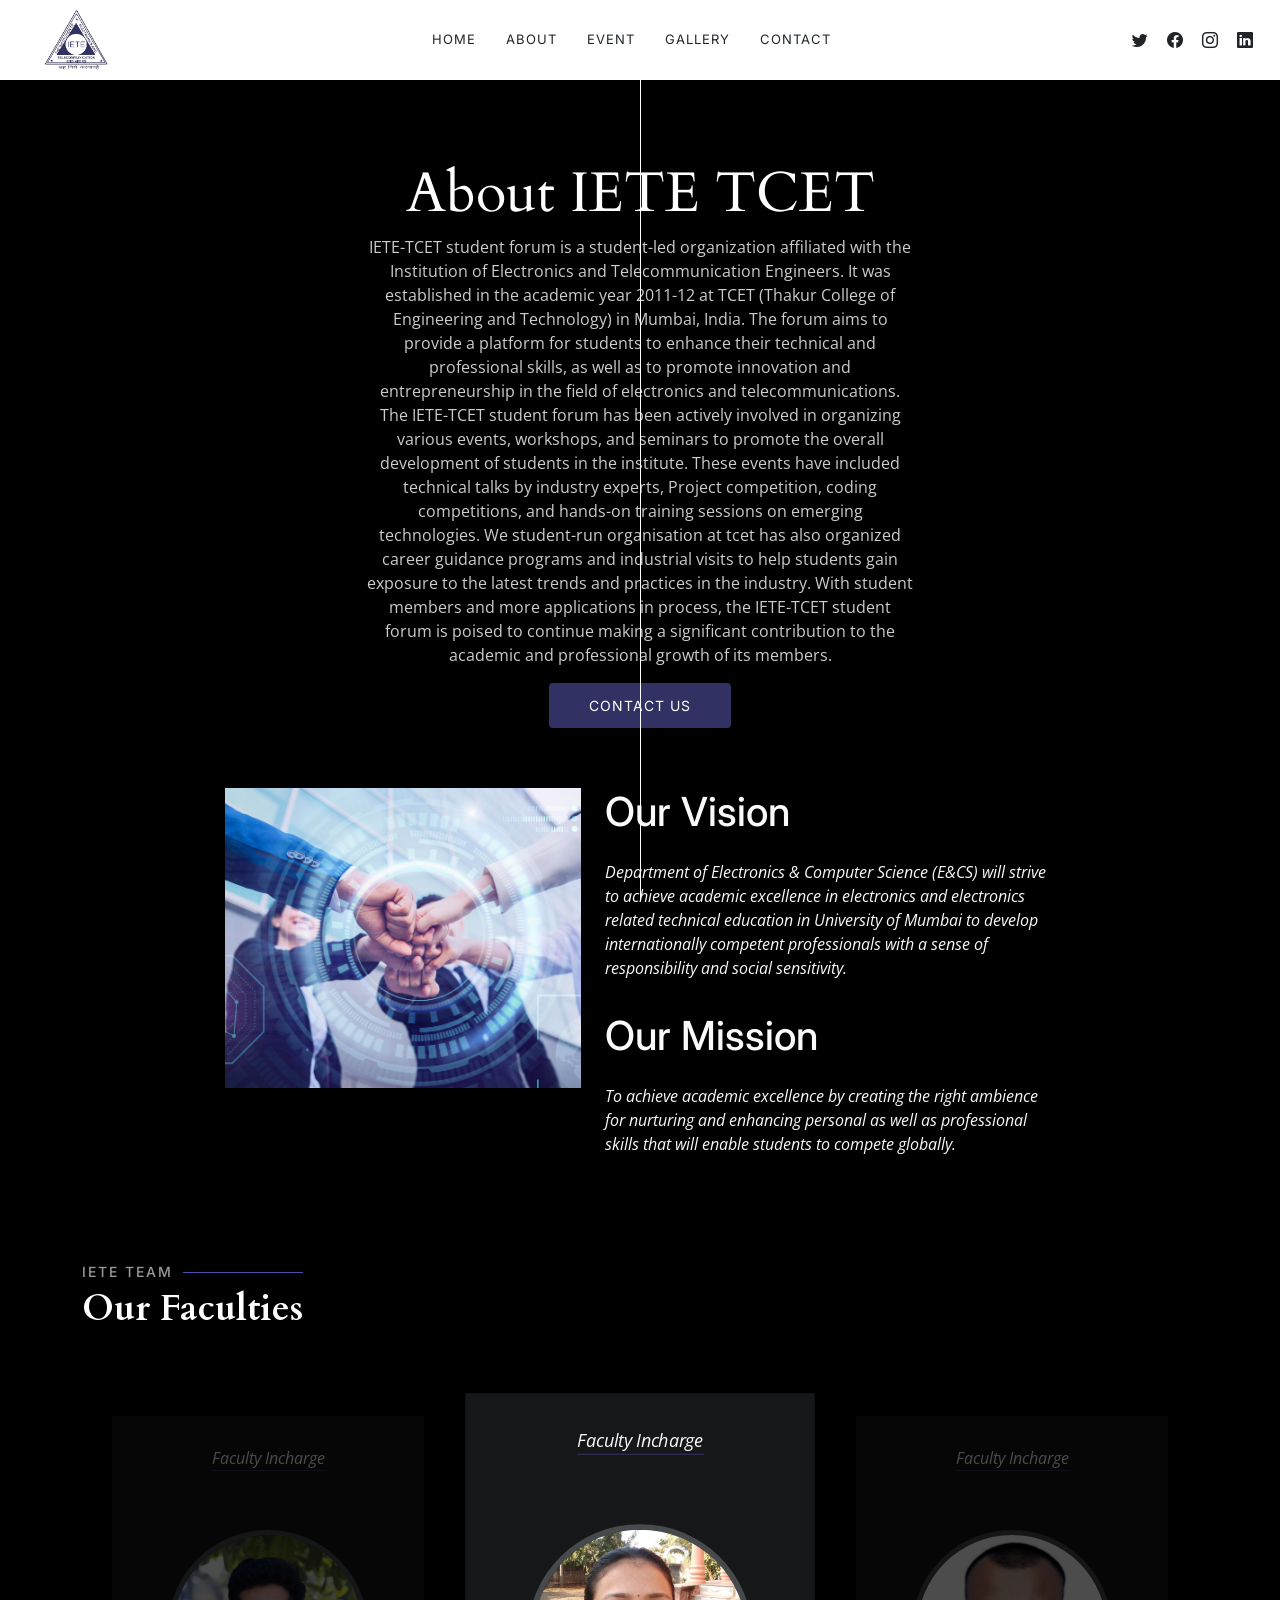
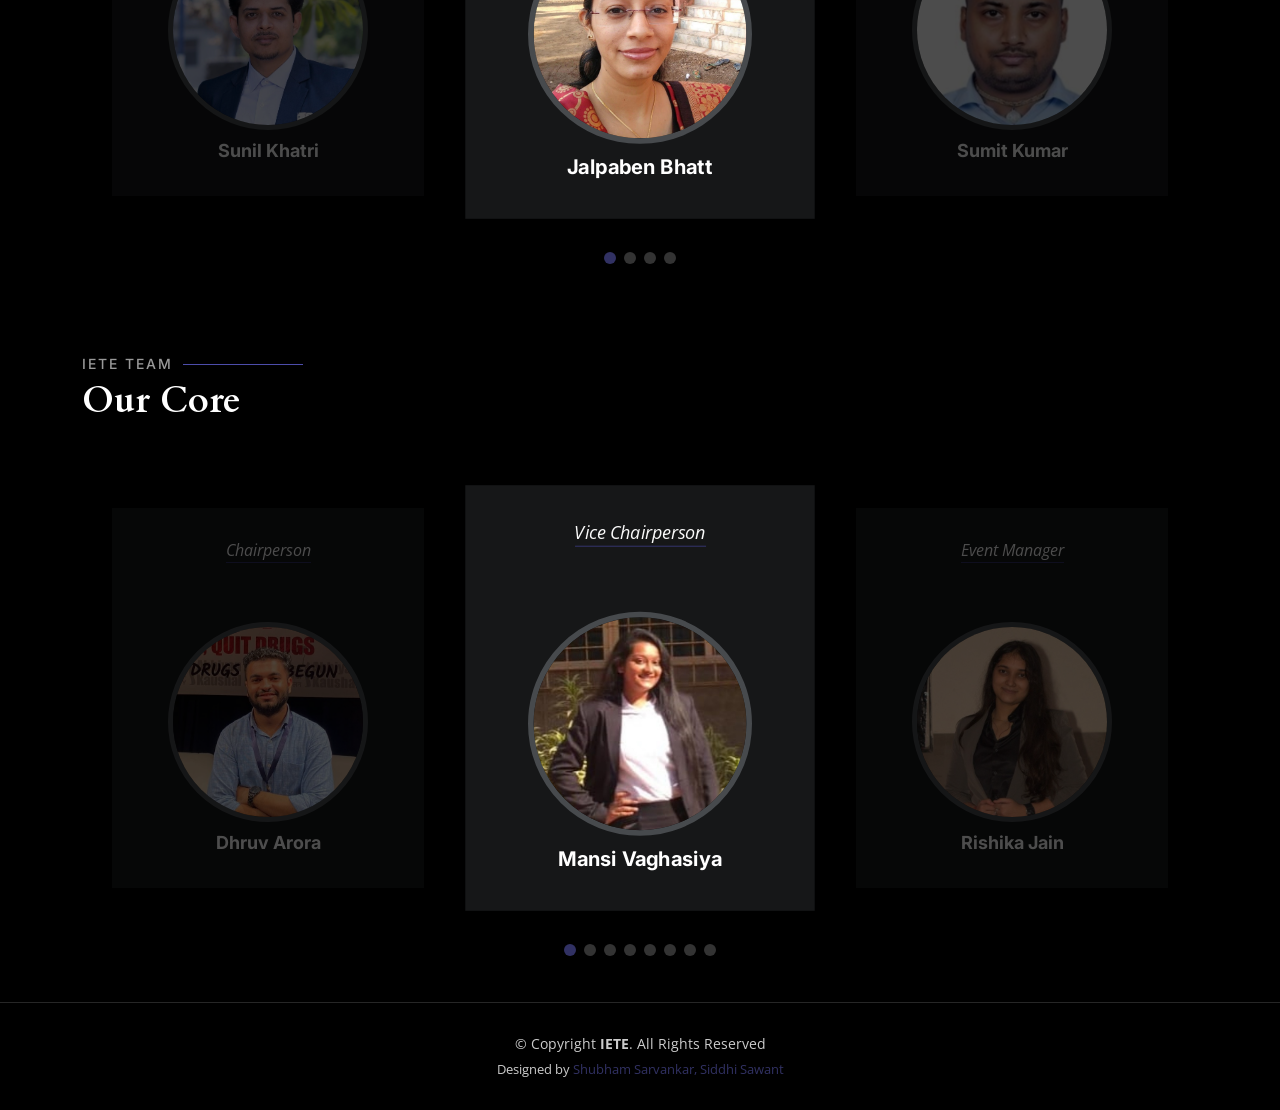
==== commit 2efbb2e3: "all styling problems" ====
--- a/about.html
+++ b/about.html
@@ -36,30 +36,32 @@
     Skill issue
   </video>
   <!-- ======= Header ======= -->
-  <header id="header" class="header d-flex align-items-center fixed-top">
+  <header id="header" class="header d-flex align-items-center fixed-top bg-white  " style="padding: 0 ; height: 5rem;">
     <div class="container-fluid d-flex align-items-center justify-content-between">
 
-      <a href="index.html" class="logo d-flex align-items-center  me-auto me-lg-0">
+      <a href="index.html" class="logo d-flex align-items-center  me-auto me-lg-0  height: 20rem;">
         <!-- Uncomment the line below if you also wish to use an image logo -->
-        <img src="assets/img/ietetcetlogovf2.png" alt="">
-        <h1>IETE</h1>
+        <!-- <img src="assets/img/logo.png" alt=""> -->
+     
+   
+       <img src="./assets/img/logo.png " style="margin-left: 2rem;max-height: 60px;" alt="logo">
       </a>
 
-      <nav id="navbar" class="navbar">
+      <nav id="navbar" class="navbar   ">
         <ul>
-          <li><a href="index.html">Home</a></li>
-          <li><a href="about.html" class="active">About</a></li>
-          <li><a href="services.html">Events</a></li>
-          <li><a href="services.html">Gallery</a></li>
-          <li><a href="contact.html">Contact</a></li>
+          <li><a href="index.html" class="active text-dark">Home</a></li>
+          <li><a href="about.html" class="text-dark">About</a></li>
+          <li><a href="event.html" class="text-dark">Event</a></li> 
+          <li><a href="gallery.html" class="text-dark">Gallery</a></li>
+          <li><a href="contact.html" class="text-dark">Contact</a></li>
         </ul>
       </nav><!-- .navbar -->
 
       <div class="header-social-links">
-        <a href="#" class="twitter"><i class="bi bi-twitter"></i></a>
-        <a href="#" class="facebook"><i class="bi bi-facebook"></i></a>
-        <a href="#" class="instagram"><i class="bi bi-instagram"></i></a>
-        <a href="#" class="linkedin"><i class="bi bi-linkedin"></i></i></a>
+        <a href="#" class="twitter text-dark "><i class="bi bi-twitter"></i></a>
+        <a href="#" class="facebook text-dark"><i class="bi bi-facebook"></i></a>
+        <a href="#" class="instagram text-dark"><i class="bi bi-instagram"></i></a>
+        <a href="#" class="linkedin text-dark"><i class="bi bi-linkedin"></i></i></a>
       </div>
       <i class="mobile-nav-toggle mobile-nav-show bi bi-list"></i>
       <i class="mobile-nav-toggle mobile-nav-hide d-none bi bi-x"></i>
--- a/assets/css/main.css
+++ b/assets/css/main.css
@@ -22,7 +22,7 @@
 /* Colors */
 :root {
   --color-default: #fafafa;
-  --color-primary: #b4d2e7;
+  --color-primary: #313163;
   --color-secondary: #161718;
 }
 
@@ -46,7 +46,8 @@
 }
 
 a:hover {
-  color: #6060c4;
+  
+  transform: scale(1.1);
   text-decoration: none;
 }
 
@@ -150,7 +151,7 @@
 }
 
 .page-header .cta-btn:hover {
-  background: #2cbc85;
+  background: #313163;
 }
 
 /*--------------------------------------------------------------
@@ -596,6 +597,11 @@
 /*--------------------------------------------------------------
 # About Section
 --------------------------------------------------------------*/
+
+#bg-video{
+  position: absolute;
+  width: 100vw;
+}
 .about .content h2 {
   font-weight: 700;
   font-size: 24px;
@@ -653,7 +659,7 @@
 }
 
 .testimonials .testimonial-item .testimonial-img {
-  width: 90px;
+  width: 200px;
   border-radius: 50%;
   border: 5px solid #474a4d;
   margin: 0 auto;
@@ -675,6 +681,8 @@
 .testimonials .testimonial-item p {
   font-style: italic;
   margin: 0 auto 15px auto;
+
+  border-bottom: 1px solid #313163;
 }
 
 .testimonials .swiper-pagination {
@@ -690,7 +698,7 @@
 }
 
 .testimonials .swiper-pagination .swiper-pagination-bullet-active {
-  background-color: rgba(255, 255, 255, 0.5);
+  background-color:#313163;
 }
 
 .testimonials .swiper-slide {
@@ -912,7 +920,7 @@
   margin-bottom: 50px;
 }
 
-.gallery-single .portfolio-description .testimonial-item .testimonial-img {
+.gallery-single .portfolio-description .testimonial-item . {
   width: 90px;
   border-radius: 50px;
   border: 6px solid #2e3133;
@@ -960,75 +968,7 @@
   padding: 0;
 }
 
-/*--------------------------------------------------------------
-# Services Section
---------------------------------------------------------------*/
-.services .service-item {
-  padding: 50px 30px;
-  transition: all ease-in-out 0.4s;
-  background: var(--color-secondary);
-  height: 100%;
-  overflow: hidden;
-  z-index: 1;
-}
-
-.services .service-item:before {
-  content: "";
-  position: absolute;
-  background: #1d1f20;
-  top: -200px;
-  transition: all 0.3s;
-  z-index: -1;
-}
-
-.services .service-item i {
-  background: var(--color-primary);
-  color: #fff;
-  font-size: 24px;
-  transition: 0.3s;
-  display: flex;
-  align-items: center;
-  justify-content: center;
-  width: 56px;
-  height: 56px;
-  border-radius: 50%;
-}
-
-.services .service-item h4 {
-  font-weight: 600;
-  margin: 15px 0 0 0;
-  transition: 0.3s;
-  font-size: 20px;
-}
-
-.services .service-item h4 a {
-  color: #fff;
-}
-
-.services .service-item p {
-  line-height: 24px;
-  font-size: 14px;
-  margin: 15px 0 0 0;
-}
-
-.services .service-item:hover:before {
-  background: var(--color-primary);
-  right: 0;
-  top: 0;
-  width: 100%;
-  height: 100%;
-  border-radius: 0px;
-}
-
-.services .service-item:hover h4 a,
-.services .service-item:hover p {
-  color: #fff;
-}
-
-.services .service-item:hover i {
-  background: #fff;
-  color: var(--color-primary);
-}
+
 
 /*--------------------------------------------------------------
 # Pricing Section
@@ -1065,11 +1005,11 @@
 
 .contact .info-item i {
   font-size: 20px;
-  color: var(--color-primary);
+  color: 'white';
   float: left;
   width: 44px;
   height: 44px;
-  background: #222425;
+  background: #313163;
   display: flex;
   justify-content: center;
   align-items: center;
@@ -1176,7 +1116,7 @@
 }
 
 .contact .php-email-form button[type="submit"]:hover {
-  background: rgba(39, 167, 118, 0.8);
+  background: #313163;
 }
 
 @keyframes animate-loading {
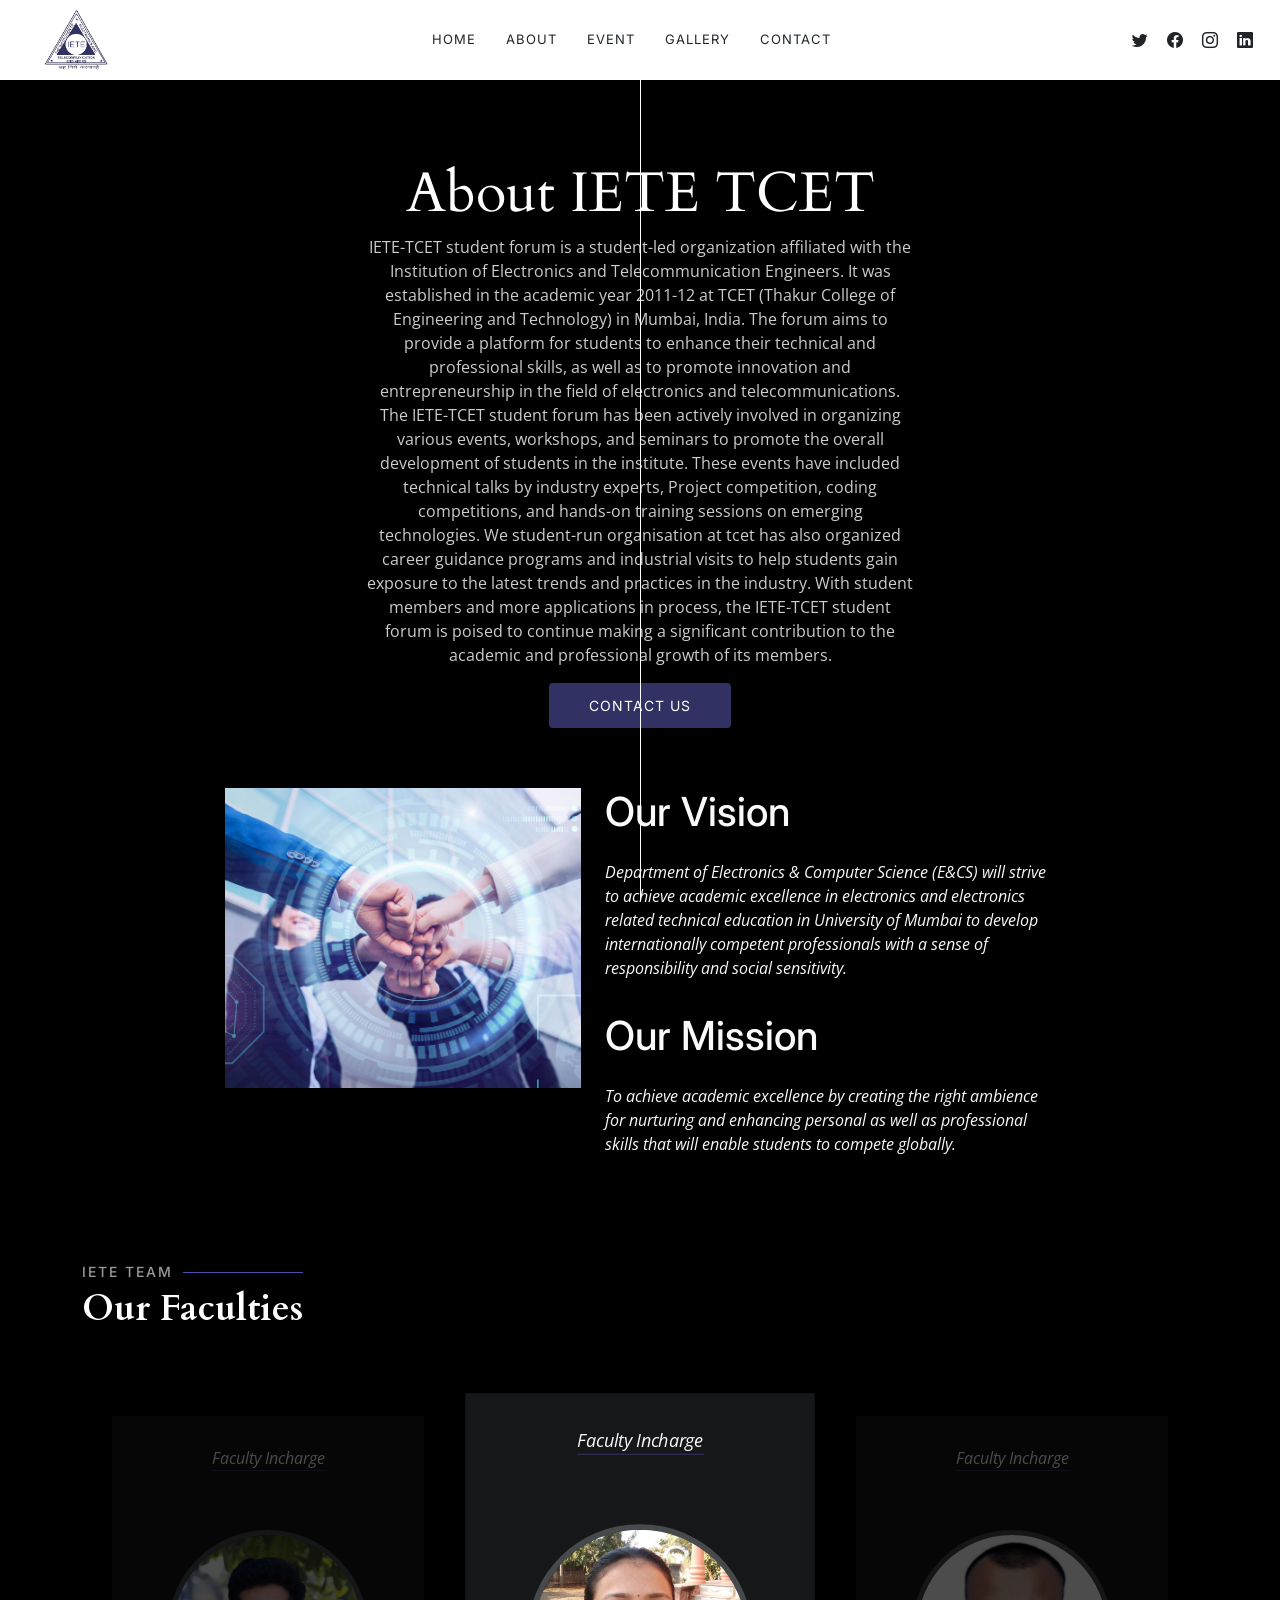
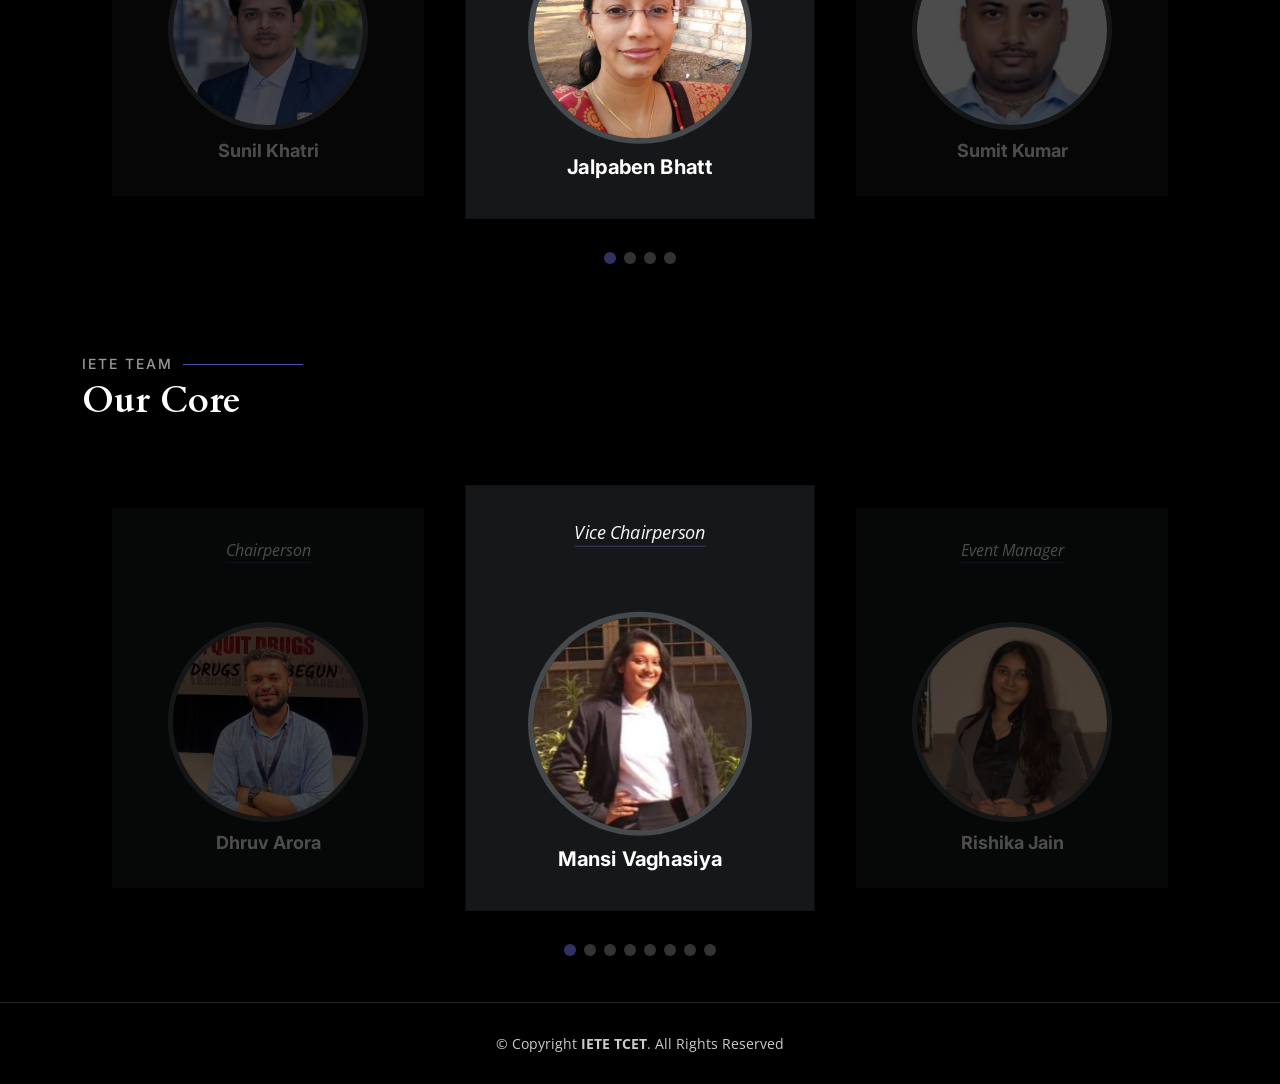
==== commit e754e580: "about testimonial overflow issue" ====
--- a/about.html
+++ b/about.html
@@ -2,31 +2,43 @@
 <html lang="en">
 
 <head>
-  <meta charset="utf-8">
-  <meta content="width=device-width, initial-scale=1.0" name="viewport">
-
-  <title>IETE TCET - About</title>
-  <meta content="" name="description">
-  <meta content="" name="keywords">
+  <meta charset="utf-8" />
+  <meta content="width=device-width, initial-scale=1.0" name="viewport" />
+
+  <title>IETE</title>
+  <meta content="" name="description" />
+  <meta content="" name="keywords" />
 
   <!-- Favicons -->
-  <link href="assets/img/ietefav.png" rel="icon">
-  <link href="assets/img/ietefavtouch.png" rel="apple-touch-icon">
+  <link href="./assets/img/iete-logo.jpeg" rel="icon" />
+  <link href="assets/img/apple-touch-icon.png" rel="apple-touch-icon" />
 
   <!-- Google Fonts -->
-  <link rel="preconnect" href="https://fonts.googleapis.com">
-  <link rel="preconnect" href="https://fonts.gstatic.com" crossorigin>
-  <link href="https://fonts.googleapis.com/css2?family=Open+Sans:ital,wght@0,300;0,400;0,500;0,600;0,700;1,300;1,400;1,600;1,700&family=Inter:ital,wght@0,300;0,400;0,500;0,600;0,700;1,300;1,400;1,500;1,600;1,700&family=Cardo:ital,wght@0,400;0,700;1,400&display=swap" rel="stylesheet">
+  <link rel="preconnect" href="https://fonts.googleapis.com" />
+  <link rel="preconnect" href="https://fonts.gstatic.com" crossorigin />
+  <link
+    href="https://fonts.googleapis.com/css2?family=Open+Sans:ital,wght@0,300;0,400;0,500;0,600;0,700;1,300;1,400;1,600;1,700&family=Inter:ital,wght@0,300;0,400;0,500;0,600;0,700;1,300;1,400;1,500;1,600;1,700&family=Cardo:ital,wght@0,400;0,700;1,400&display=swap"
+    rel="stylesheet"
+  />
 
   <!-- Vendor CSS Files -->
-  <link href="assets/vendor/bootstrap/css/bootstrap.min.css" rel="stylesheet">
-  <link href="assets/vendor/bootstrap-icons/bootstrap-icons.css" rel="stylesheet">
-  <link href="assets/vendor/swiper/swiper-bundle.min.css" rel="stylesheet">
-  <link href="assets/vendor/glightbox/css/glightbox.min.css" rel="stylesheet">
-  <link href="assets/vendor/aos/aos.css" rel="stylesheet">
+  <link
+    href="assets/vendor/bootstrap/css/bootstrap.min.css"
+    rel="stylesheet"
+  />
+  <link
+    href="assets/vendor/bootstrap-icons/bootstrap-icons.css"
+    rel="stylesheet"
+  />
+  <link href="assets/vendor/swiper/swiper-bundle.min.css" rel="stylesheet" />
+  <link
+    href="assets/vendor/glightbox/css/glightbox.min.css"
+    rel="stylesheet"
+  />
+  <link href="assets/vendor/aos/aos.css" rel="stylesheet" />
 
   <!-- Template Main CSS File -->
-  <link href="assets/css/main.css" rel="stylesheet">
+  <link href="assets/css/main.css" rel="stylesheet" />
 </head>
 
 <body>
@@ -70,7 +82,7 @@
   </header><!-- End Header -->
 
   <main id="main" data-aos="fade" data-aos-delay="1500">
-    <div style="height: 40px;"></div>
+    <div style="height: 40px;width: 100%;"></div>
     <!-- ======= End Page Header ======= -->
     <div class="page-header d-flex align-items-center">
       <div class="container position-relative">
@@ -305,14 +317,7 @@
   <footer id="footer" class="footer">
     <div class="container">
       <div class="copyright">
-        &copy; Copyright <strong><span>IETE</span></strong>. All Rights Reserved
-      </div>
-      <div class="credits">
-        <!-- All the links in the footer should remain intact. -->
-        <!-- You can delete the links only if you purchased the pro version. -->
-        <!-- Licensing information: https://bootstrapmade.com/license/ -->
-        <!-- Purchase the pro version with working PHP/AJAX contact form: https://bootstrapmade.com/photofolio-bootstrap-photography-website-template/ -->
-        Designed by <a href="https://bootstrapmade.com/">Shubham Sarvankar, Siddhi Sawant</a>
+        &copy; Copyright <strong><span>IETE TCET</span></strong>. All Rights Reserved
       </div>
     </div>
   </footer><!-- End Footer -->
--- a/assets/css/main.css
+++ b/assets/css/main.css
@@ -520,7 +520,7 @@
     font-size: 13px;
     text-transform: uppercase;
     font-weight: 400;
-    color: rgba(255, 255, 255, 0.5);
+    color: white;
     letter-spacing: 1px;
     white-space: nowrap;
     transition: 0.3s;
@@ -556,7 +556,7 @@
   }
 
   .mobile-nav-show {
-    color: #fff;
+    color:black;
     font-size: 28px;
     cursor: pointer;
     line-height: 0;
@@ -584,6 +584,10 @@
   .mobile-nav-active .navbar {
     right: 0;
   }
+  .text-dark{
+    --bs-text-opacity: 1;
+    color: rgba(var(--bs-light-rgb),var(--bs-text-opacity))!important;
+  }
 
   .mobile-nav-active .navbar:before {
     content: "";
@@ -600,7 +604,7 @@
 
 #bg-video{
   position: absolute;
-  width: 100vw;
+  width: 100%;
 }
 .about .content h2 {
   font-weight: 700;
@@ -920,7 +924,7 @@
   margin-bottom: 50px;
 }
 
-.gallery-single .portfolio-description .testimonial-item . {
+.gallery-single .portfolio-description .testimonial-item  {
   width: 90px;
   border-radius: 50px;
   border: 6px solid #2e3133;
@@ -1244,3 +1248,75 @@
 .footer .credits a {
   color: var(--color-primary);
 }
+
+
+/* ---------events page----------- */
+.col {
+  /* border: 1px solid white; */
+  width: 350px;
+  height: 310px;
+}
+.flip-card {
+  background-color: transparent;
+  width: 350px;
+  height: 300px;
+  /* perspective: 1000px; */
+}
+
+.flip-card-inner {
+  position: relative;
+  width: 100%;
+
+  height: 100%;
+  margin-right: 20px;
+  text-align: center;
+  transition: transform 1.8s;
+  transform-style: preserve-3d;
+  box-shadow: 0 4px 8px 0 rgba(0, 0, 0, 0.2);
+}
+
+.flip-card:hover .flip-card-inner {
+  transform: rotateY(180deg);
+}
+
+.flip-card-front,
+.flip-card-back {
+  position: absolute;
+  width: 100%;
+  height: 100%;
+  -webkit-backface-visibility: hidden;
+  backface-visibility: hidden;
+  border-radius: 25px;
+}
+.flip-card-front img {
+  border-radius: 25px;
+  border: 2px solid white;
+}
+
+.flip-card-front {
+  background-color: #bbb;
+  color: black;
+}
+
+.flip-card-back {
+  background-color: #020202;
+  color: white;
+  transform: rotateY(180deg);
+  opacity: 0.8;
+  border: 1px solid white;
+}
+
+.flip-card-back h3 {
+  margin-top: 15px;
+}
+.flip-card-back h5 {
+  margin-top: 15px;
+}
+
+.flip-card-back ul {
+  margin-top: 10px;
+}
+.flip-card-back li {
+  text-align: left;
+  font-size: 14px;
+}
